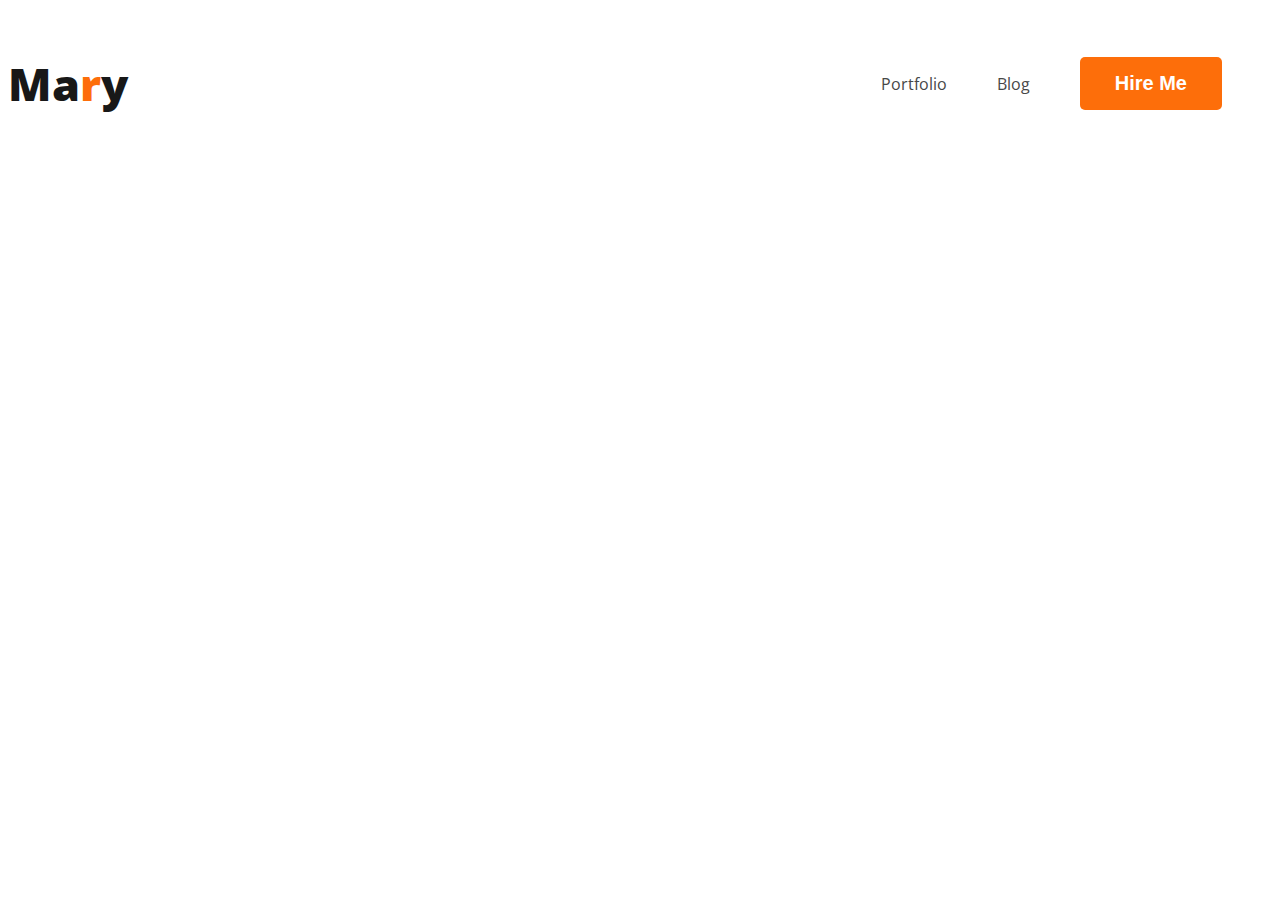
==== index.html @ 18ea21d3 "added nav" ====
<!DOCTYPE html>
<html lang="en">
<head>
    <meta charset="UTF-8">
    <meta name="viewport" content="width=device-width, initial-scale=1.0">
    <title>Web Developer Portfolio</title>

    <link rel="preconnect" href="https://fonts.googleapis.com">
<link rel="preconnect" href="https://fonts.gstatic.com" crossorigin>
<link href="https://fonts.googleapis.com/css2?family=Open+Sans:wght@800&display=swap" rel="stylesheet">

    <link rel="stylesheet" href="Styles/portfolio.css">
</head>
<body>
    <header>
<nav> 
    <h3 class="nav-title">Ma<span class="text-primary">r</span>y</h3>
    <ul>
        <li><a href="Portfolio">Portfolio</a></li>
        <li><a href="Blog">Blog</a></li>
        <li> <button class="btn-primary ">Hire Me</button></li>
    </ul>

</nav>
    </header>

    <main>

    </main>

    <footer>

    </footer>
    
</body>
</html>
---- Styles/portfolio.css ----
/* common shared styles */

body {
    font-family: 'Open Sans', sans-serif;
}

/* nav related styles */
nav {
    display: flex;
    justify-content: space-between;
    align-items: center;
}
.nav-title {
    color: #181818;
text-shadow: 0px 4px 4px 0px rgba(0, 0, 0, 0.25);
/*font-family: Open Sans;*/
font-size: 45px;
font-style: normal;
font-weight: 800;
line-height: normal;
}

.text-primary {
   color: #FD6E0A; 

}

nav>ul {
    display: flex;
    align-items: center;
}

nav li{
    list-style: none;
    margin-right: 50px;

}

nav a{
    text-decoration: none;
    color: #474747;;
}

.btn-primary{
    border-radius: 5px;
background: #FD6E0A;
border:0;
color: white;
font-weight: 700;
font-size: 20px;
padding: 15px 35px;
}
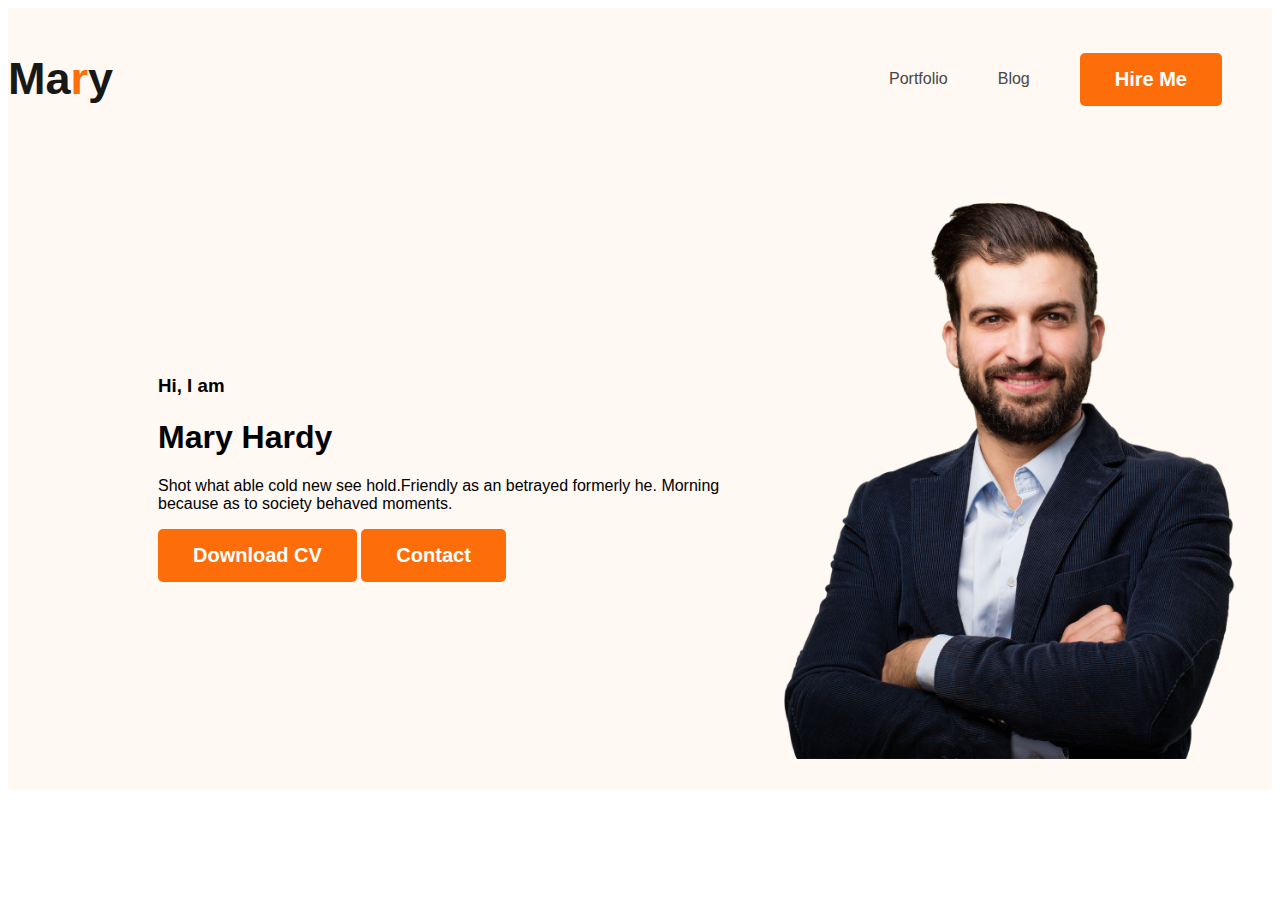
==== commit 4292911c: "banner content added" ====
--- a/index.html
+++ b/index.html
@@ -5,23 +5,36 @@
     <meta name="viewport" content="width=device-width, initial-scale=1.0">
     <title>Web Developer Portfolio</title>
 
-    <link rel="preconnect" href="https://fonts.googleapis.com">
+   <!-- link rel="preconnect" href="https://fonts.googleapis.com">
 <link rel="preconnect" href="https://fonts.gstatic.com" crossorigin>
 <link href="https://fonts.googleapis.com/css2?family=Open+Sans:wght@800&display=swap" rel="stylesheet">
-
-    <link rel="stylesheet" href="Styles/portfolio.css">
+ -->
+    <link rel="stylesheet" href="Styles/portfolio.css"
 </head>
 <body>
-    <header>
+    <header class="header">
 <nav> 
     <h3 class="nav-title">Ma<span class="text-primary">r</span>y</h3>
     <ul>
         <li><a href="Portfolio">Portfolio</a></li>
         <li><a href="Blog">Blog</a></li>
         <li> <button class="btn-primary ">Hire Me</button></li>
+        
     </ul>
 
 </nav>
+<div class="banner">
+    <div>
+<h3 class="banner-greeting">Hi, I am</h3>
+<h1 class="banner-title">Mary Hardy</h1>
+<p>Shot what able cold new see hold.Friendly as an betrayed formerly he. Morning because as to society behaved moments.</p>
+
+<button class="btn-primary ">Download CV</button>
+<button class="btn-primary "> Contact</button>
+</div>
+<img class="profile-img" src="images/hardy.png" alt="">
+</div>
+
     </header>
 
     <main>
--- a/Styles/portfolio.css
+++ b/Styles/portfolio.css
@@ -9,6 +9,7 @@
     display: flex;
     justify-content: space-between;
     align-items: center;
+    margin: 0 200x;
 }
 .nav-title {
     color: #181818;
@@ -49,4 +50,21 @@
 font-weight: 700;
 font-size: 20px;
 padding: 15px 35px;
+}
+
+/*header related styles*/
+.header{
+background-color: #FFF8F3;
+}
+
+.banner{
+    padding: 30px 30px 30px 150px; 
+    display: flex;
+    justify-content:space-around;
+    align-items: center;
+}
+
+.banner .profile-img{
+    width: 500px;
+   
 }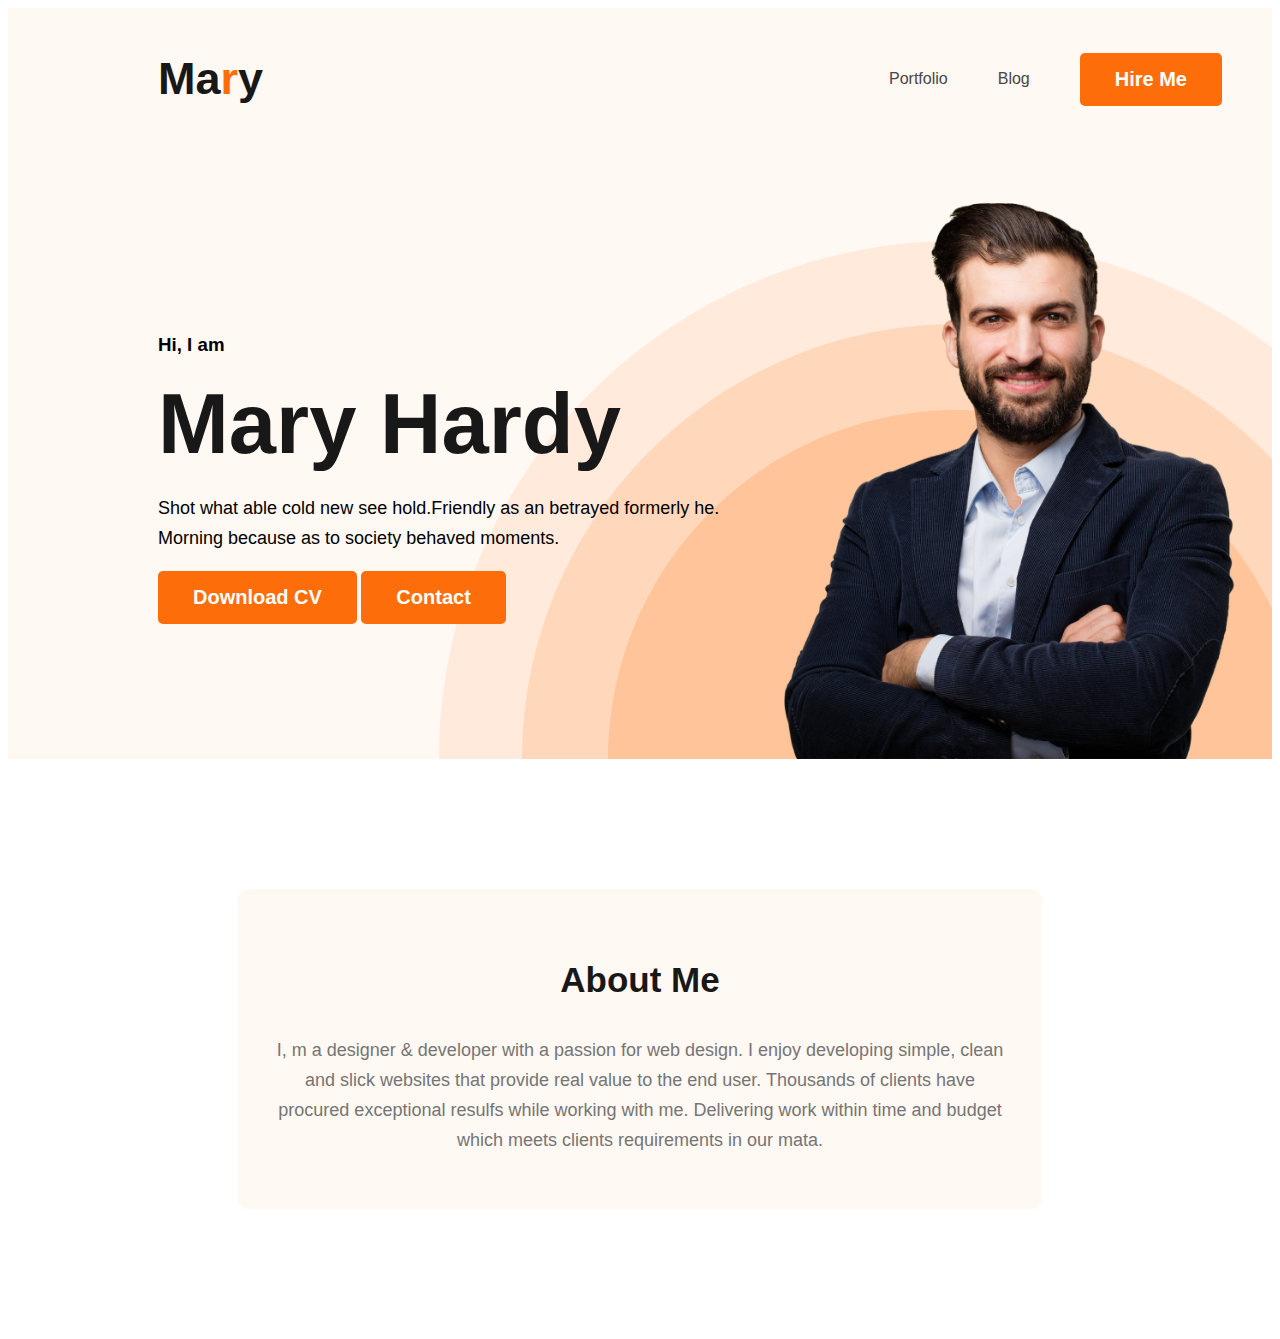
==== commit e7d95326: "about section created" ====
--- a/index.html
+++ b/index.html
@@ -24,10 +24,10 @@
 
 </nav>
 <div class="banner">
-    <div>
+    <div class="banner-content">
 <h3 class="banner-greeting">Hi, I am</h3>
 <h1 class="banner-title">Mary Hardy</h1>
-<p>Shot what able cold new see hold.Friendly as an betrayed formerly he. Morning because as to society behaved moments.</p>
+<p class="banner-p">Shot what able cold new see hold.Friendly as an betrayed formerly he. Morning because as to society behaved moments.</p>
 
 <button class="btn-primary ">Download CV</button>
 <button class="btn-primary "> Contact</button>
@@ -38,7 +38,10 @@
     </header>
 
     <main>
-
+<section class="about">
+    <h3 class="section-title">About Me</h3>
+    <p class="section-description">I, m a designer & developer with a passion for web design. I enjoy developing simple, clean and slick websites that provide real value to the end user. Thousands of clients have procured exceptional resulfs while working with me. Delivering work within time and budget which meets clients requirements in our mata.</p>
+     </section>
     </main>
 
     <footer>
--- a/Styles/portfolio.css
+++ b/Styles/portfolio.css
@@ -19,6 +19,7 @@
 font-style: normal;
 font-weight: 800;
 line-height: normal;
+margin-left: 150px;
 }
 
 .text-primary {
@@ -55,16 +56,84 @@
 /*header related styles*/
 .header{
 background-color: #FFF8F3;
+background-image: url('../images/header_bg.png');
+background-repeat: no-repeat;
+background-position: bottom right;
 }
 
 .banner{
-    padding: 30px 30px 30px 150px; 
+    padding: 30px  30px 0px 150px ; 
     display: flex;
-    justify-content:space-around;
+    justify-content:space-between;
     align-items: center;
 }
 
 .banner .profile-img{
     width: 500px;
    
+}
+.baner-greeting{
+    color: #474747;
+font-size: 45px;
+font-weight: 600;
+margin-bottom: 0;
+
+}
+
+.banner-title{
+
+    color: #181818;
+
+font-size: 85px;
+
+font-weight: 700px;
+line-height: normal;
+margin-top: 5px;
+margin-bottom: 20px;
+}
+
+.banner-p{
+
+font-size: 18px;
+font-style: normal;
+font-weight: 400;
+line-height: 30px;
+}
+.baner-content{
+    max-width: 500px;
+}
+/*main section styles */
+
+
+
+/* About Section*/
+
+.about{
+    padding: 36px;
+    background-color: #FFF8F3;
+    border-radius: 10px;
+    margin: 130px 230px;
+}
+
+.section-title{
+    color: #181818;
+text-align: center;
+font-size: 35px;
+font-weight: 700;
+
+}
+
+.section-description {
+    color: #757575;
+text-align: center;
+font-size: 18px;
+font-weight: 400;
+line-height: 30px;
+
+display: flex;
+
+flex-direction: column;
+flex-shrink: 0;
+
+
 }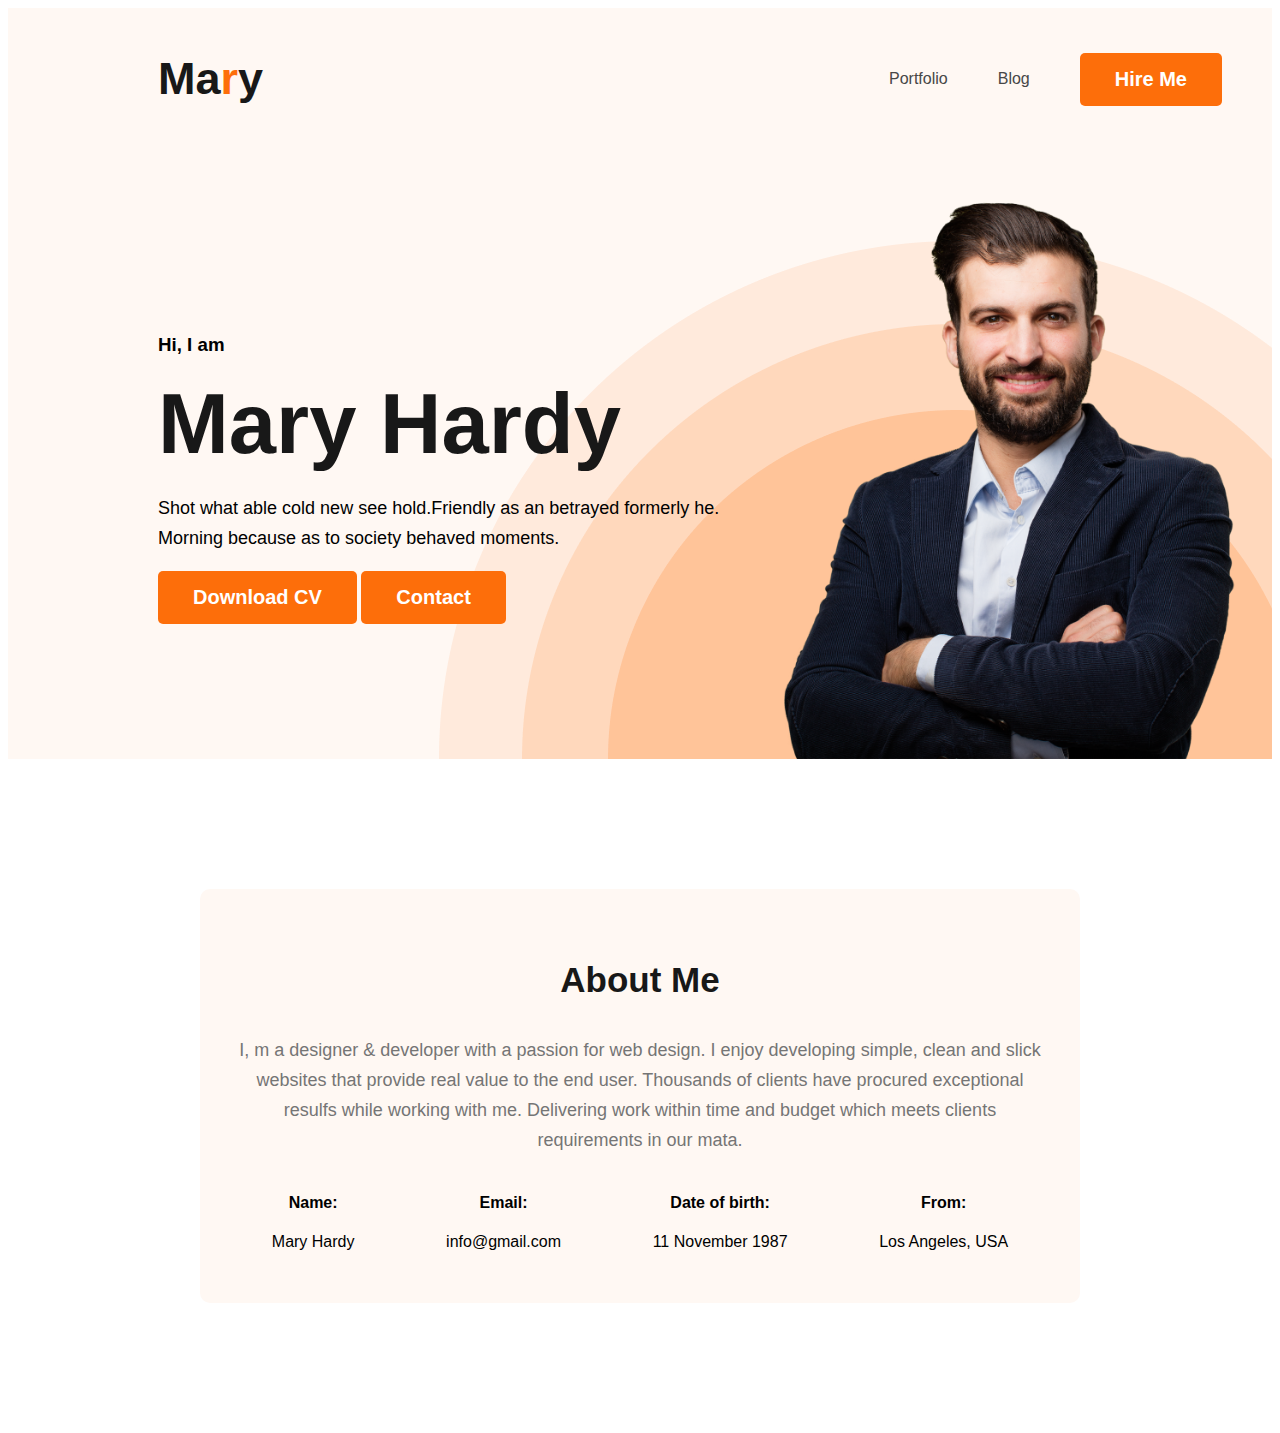
==== commit aa748568: "added about infprmation" ====
--- a/index.html
+++ b/index.html
@@ -41,6 +41,54 @@
 <section class="about">
     <h3 class="section-title">About Me</h3>
     <p class="section-description">I, m a designer & developer with a passion for web design. I enjoy developing simple, clean and slick websites that provide real value to the end user. Thousands of clients have procured exceptional resulfs while working with me. Delivering work within time and budget which meets clients requirements in our mata.</p>
+    
+    <div class="about-info-container">
+
+<div class="about-info">
+
+    <h4 class="info-title">Name: </h4>
+<p class="info-description">
+    Mary Hardy 
+</p>
+
+</div>
+
+
+    <div class="about-info">
+
+        <h4 class="info-title">  Email: </h4>
+    <p class="info-description">
+      
+info@gmail.com
+    </p>
+    
+    </div>
+    
+
+        <div class="about-info">
+
+            <h4 class="info-title"> Date of birth:
+                </h4>
+        <p class="info-description">
+            11 November 1987
+        </p>
+        
+        </div>
+        
+    
+
+            <div class="about-info">
+
+                <h4 class="info-title"> From: </h4>
+            <p class="info-description">
+               
+Los Angeles, USA
+            </p>
+            
+            </div>
+            
+                </div>
+
      </section>
     </main>
 
--- a/Styles/portfolio.css
+++ b/Styles/portfolio.css
@@ -112,7 +112,7 @@
     padding: 36px;
     background-color: #FFF8F3;
     border-radius: 10px;
-    margin: 130px 230px;
+    margin: 130px;
 }
 
 .section-title{
@@ -130,10 +130,34 @@
 font-weight: 400;
 line-height: 30px;
 
-display: flex;
-
-flex-direction: column;
-flex-shrink: 0;
+display:flex;
 
 
-}+ }
+
+  main{ max-width: 1140px;
+    margin:0 auto;
+
+    .about-info-container{
+        display: flex;
+        justify-content: space-around;
+        text-align: center;
+        gap: 20px;
+    }
+
+
+    .about-info-title{
+        color: #757575;
+font-size: 20px;
+font-weight: 400;
+line-height: 30px;
+    }
+
+    .about-info-description{
+
+        color:#474747;
+
+font-size: 20px;
+font-weight: 400;
+line-height: 30px;
+    }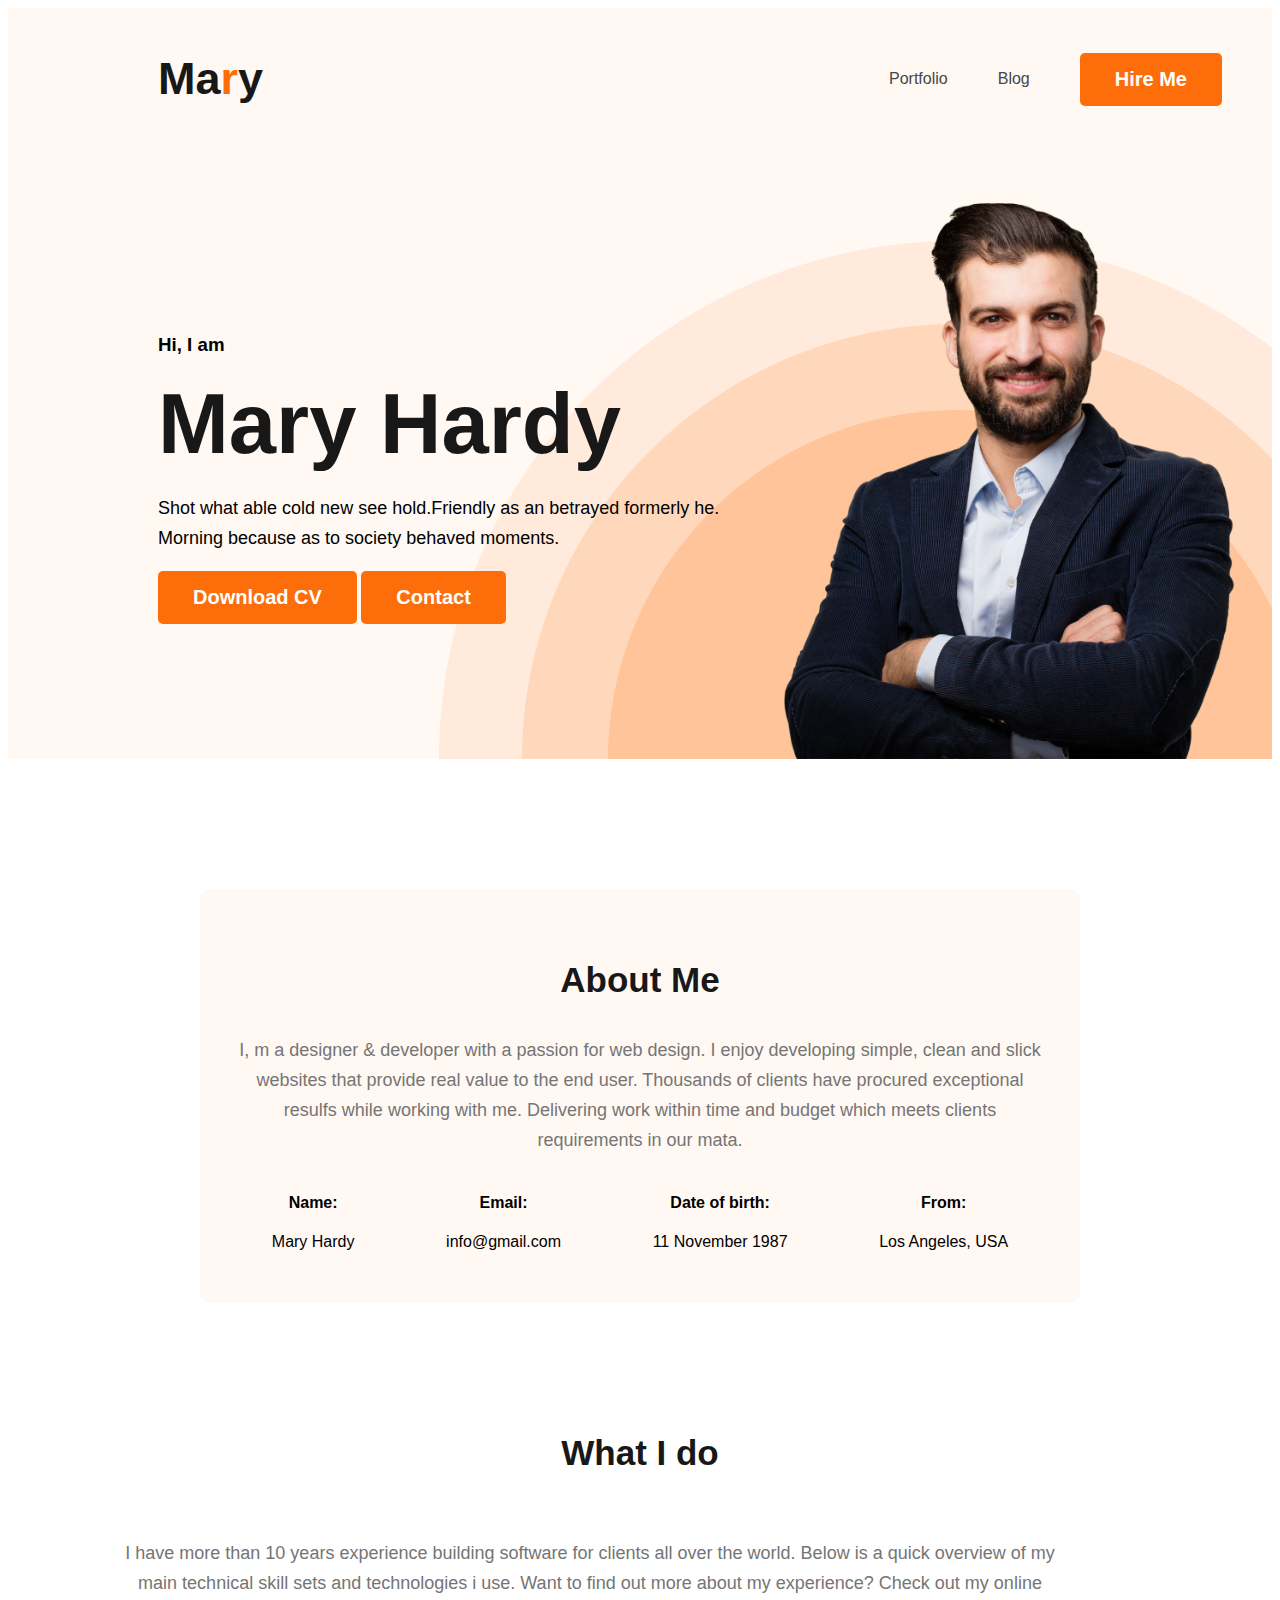
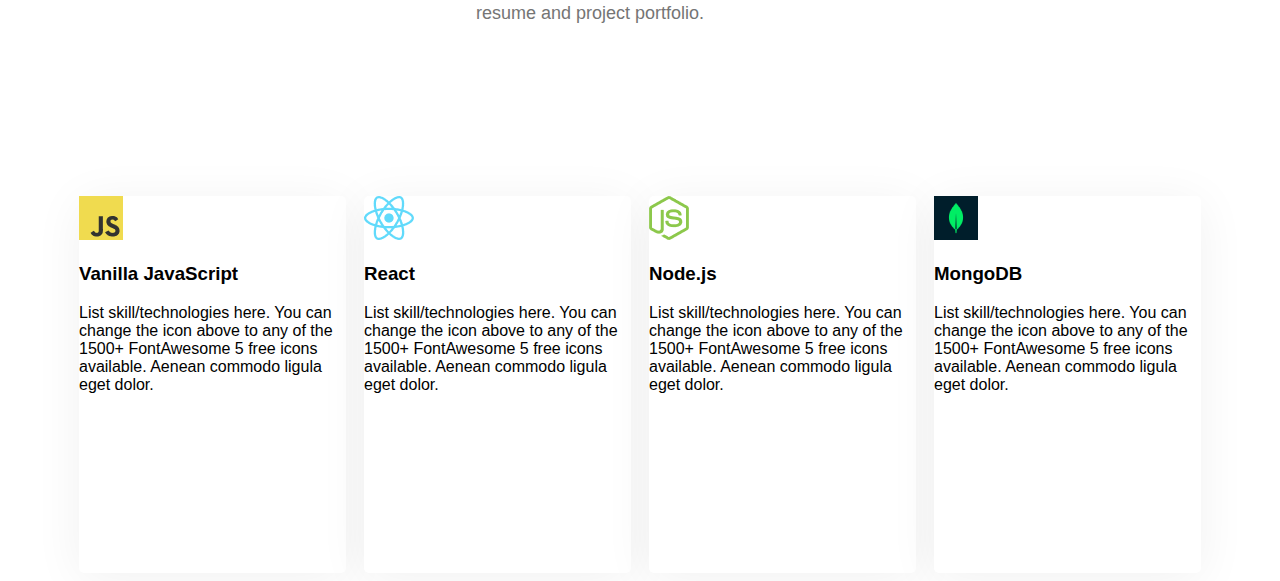
==== commit f80eb5e7: "skills added" ====
--- a/index.html
+++ b/index.html
@@ -9,8 +9,8 @@
 <link rel="preconnect" href="https://fonts.gstatic.com" crossorigin>
 <link href="https://fonts.googleapis.com/css2?family=Open+Sans:wght@800&display=swap" rel="stylesheet">
  -->
-    <link rel="stylesheet" href="Styles/portfolio.css"
-</head>
+    <link rel="stylesheet" href="Styles/portfolio.css">
+  </head>
 <body>
     <header class="header">
 <nav> 
@@ -35,9 +35,12 @@
 <img class="profile-img" src="images/hardy.png" alt="">
 </div>
 
-    </header>
+</header>
+   
 
     <main>
+
+        <!--About SEction-->
 <section class="about">
     <h3 class="section-title">About Me</h3>
     <p class="section-description">I, m a designer & developer with a passion for web design. I enjoy developing simple, clean and slick websites that provide real value to the end user. Thousands of clients have procured exceptional resulfs while working with me. Delivering work within time and budget which meets clients requirements in our mata.</p>
@@ -90,6 +93,39 @@
                 </div>
 
      </section>
+
+<!--What I do Section-->
+
+<section>
+<h3 class="section-title">What I do</h3>
+<p id="what-description" class="section-description"> 
+    I have more than 10 years experience building software for clients all over the world. Below is a quick overview of my main technical skill sets and technologies i use. Want to find out more about my experience? Check out my online resume and project portfolio.
+</p>
+<!-- .skill*4>img+h3.skill-title+p.skill-description-->
+<div class="skills-container">
+    <div class="skill">
+        <img src="images/icons/js.png" alt="">
+        <h3 class="skill-title">Vanilla JavaScript</h3>
+        <p class="skill-description">List skill/technologies here. You can change the icon above to any of the 1500+ FontAwesome 5 free icons available. Aenean commodo ligula eget dolor.</p>
+    </div>
+    <div class="skill">
+        <img src="images/icons/react.png" alt="">
+        <h3 class="skill-title">React</h3>
+        <p class="skill-description">List skill/technologies here. You can change the icon above to any of the 1500+ FontAwesome 5 free icons available. Aenean commodo ligula eget dolor.</p>
+    </div>
+    <div class="skill">
+        <img src="images/icons/nodejs.png" alt="">
+        <h3 class="skill-title">Node.js</h3>
+        <p class="skill-description">List skill/technologies here. You can change the icon above to any of the 1500+ FontAwesome 5 free icons available. Aenean commodo ligula eget dolor.</p>
+    </div>
+    <div class="skill">
+        <img src="images/icons/mongo.png" alt="">
+        <h3 class="skill-title">MongoDB</h3>
+        <p class="skill-description">List skill/technologies here. You can change the icon above to any of the 1500+ FontAwesome 5 free icons available. Aenean commodo ligula eget dolor.</p>
+    </div>
+</div>
+</section>
+
     </main>
 
     <footer>
--- a/Styles/portfolio.css
+++ b/Styles/portfolio.css
@@ -160,4 +160,23 @@
 font-size: 20px;
 font-weight: 400;
 line-height: 30px;
+    }
+
+    #what-description{
+        padding: 30px 150px 150px 50px;
+    }
+
+    .skills-container{
+        display: flex;
+        justify-content: space-around;
+        
+    }
+    .skill{
+        border-radius: 5px;
+background: #FFF;
+box-shadow: 0px 6px 50px 0px rgba(0, 0, 0, 0.06);
+
+width: 267px;
+height: 377px;
+flex-shrink: 0;
     }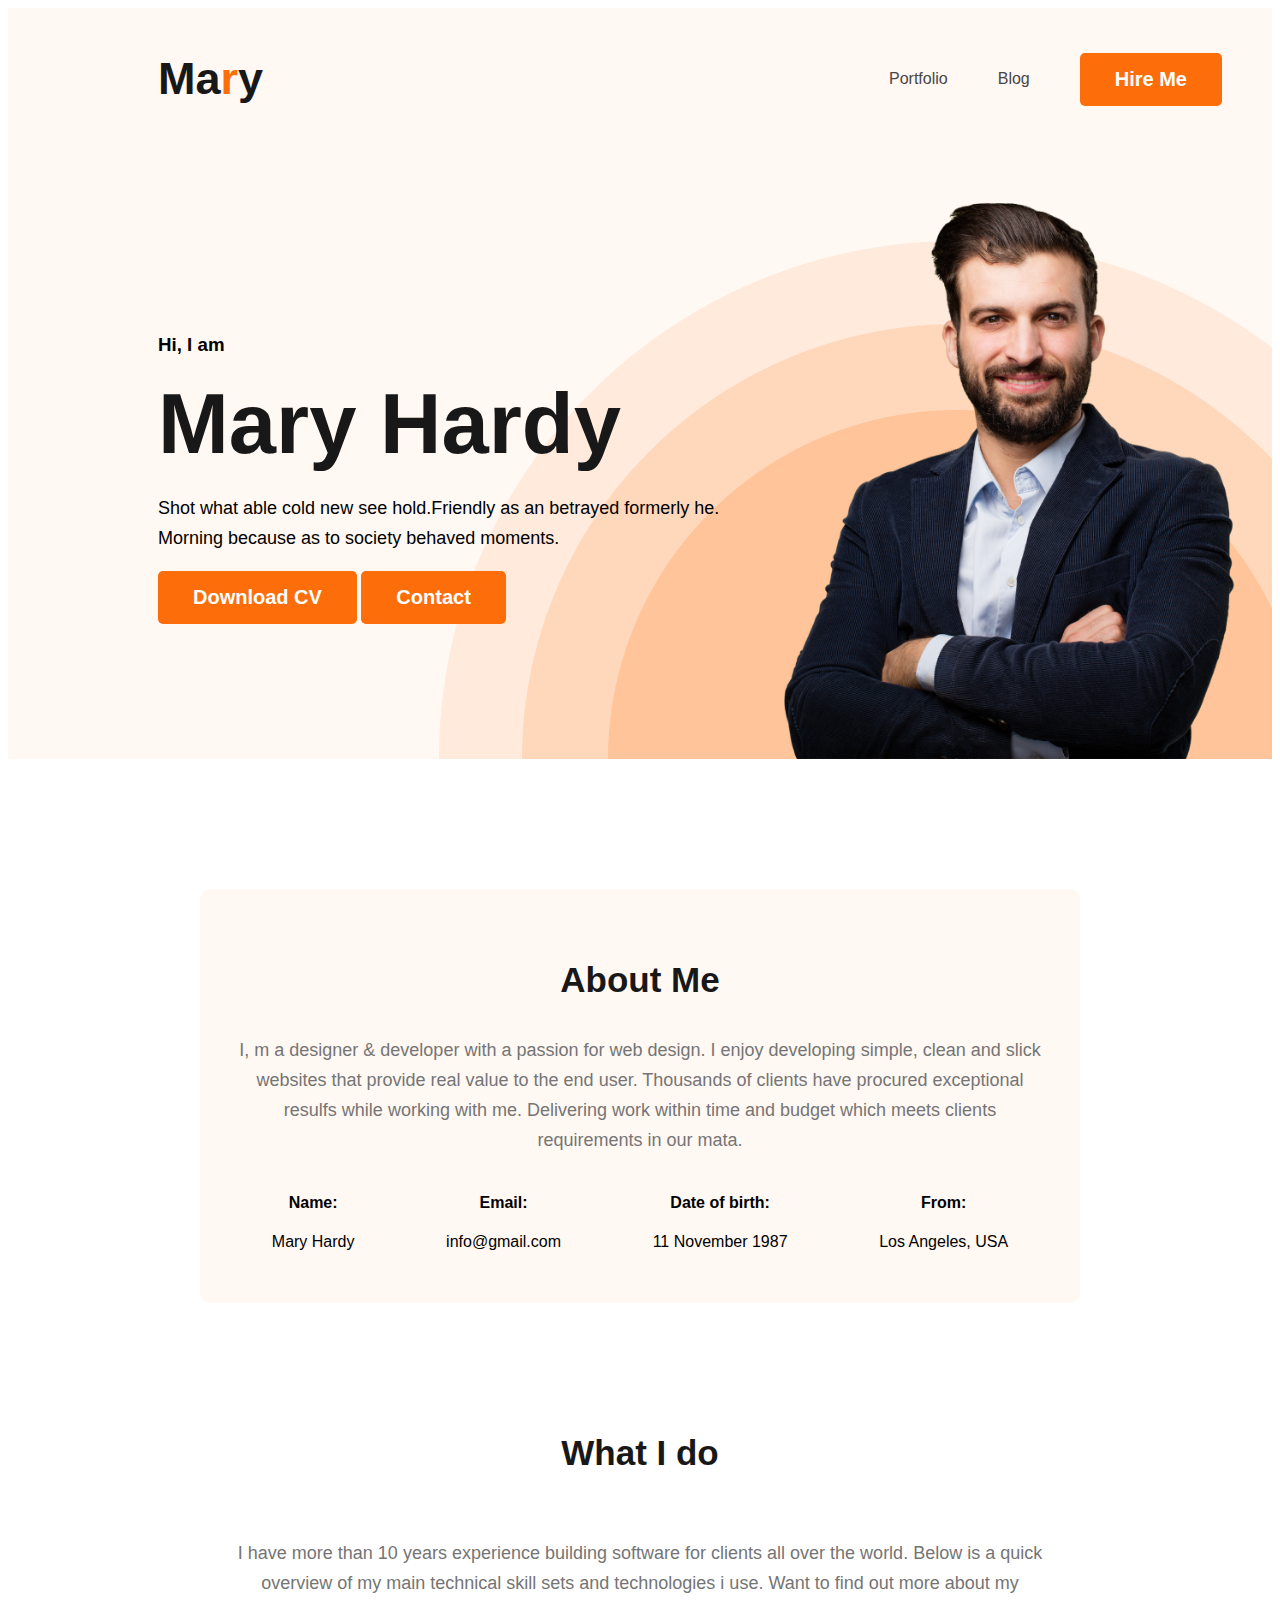
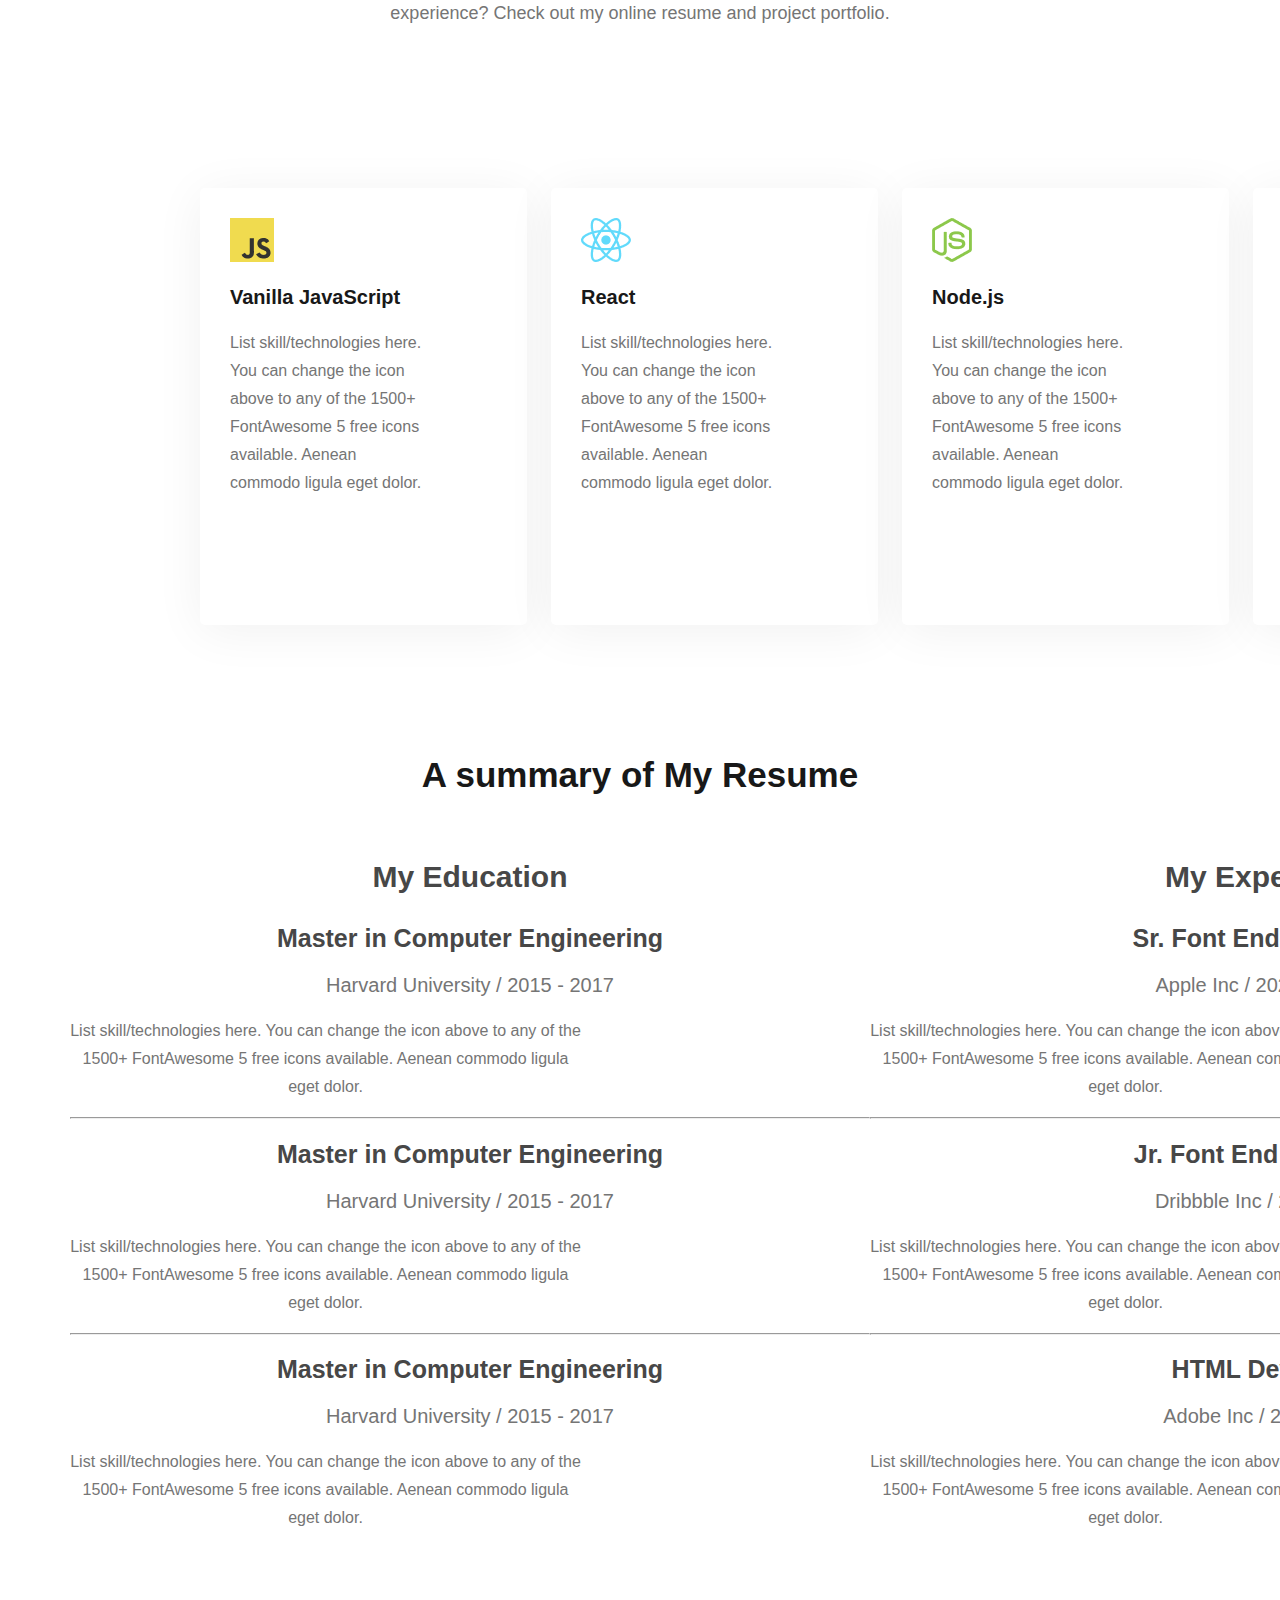
==== commit dc1d80c1: "created resume section" ====
--- a/index.html
+++ b/index.html
@@ -125,6 +125,120 @@
     </div>
 </div>
 </section>
+<!--Resume Section-->
+<Section>
+    <h3 class="section-title">A summary of My Resume</h3>
+
+    <div class="resume-container">
+
+
+<div class="resume-column">
+ 
+    <h3  class="resume-column-title"> My Education</h3>
+    
+    <div class="resume-item">
+
+        <h2 class="resume-item-title">
+            Master in Computer Engineering
+        </h2>
+
+        <h3 class="resume-item-institute"> Harvard University / 2015 - 2017  </h3>
+
+        <p class="resume-item-description">  
+            List skill/technologies here. You can change the icon above 
+            to any of the 1500+ FontAwesome 5 free icons available. Aenean commodo ligula eget dolor.
+        </p>
+    </div>
+<hr>
+
+    <div class="resume-item">
+
+        <h2 class="resume-item-title">
+            Master in Computer Engineering
+        </h2>
+
+        <h3 class="resume-item-institute"> Harvard University / 2015 - 2017  </h3>
+
+        <p class="resume-item-description">  
+            List skill/technologies here. You can change the icon above 
+            to any of the 1500+ FontAwesome 5 free icons available. Aenean commodo ligula eget dolor.
+        </p>
+    </div>
+<hr>
+
+    <div class="resume-item">
+
+        <h2 class="resume-item-title">
+            Master in Computer Engineering
+        </h2>
+
+        <h3 class="resume-item-institute"> Harvard University / 2015 - 2017  </h3>
+
+        <p class="resume-item-description">  
+            List skill/technologies here. You can change the icon above 
+            to any of the 1500+ FontAwesome 5 free icons available. Aenean commodo ligula eget dolor.
+        </p>
+    </div>
+
+</div>
+
+
+
+<div class="resume-column">
+
+    <h3  class="resume-column-title"> My Experience</h3>
+
+    <div class="resume-item">
+
+        <h2 class="resume-item-title">
+            Sr. Font End Developer  
+        </h2>
+
+        <h3 class="resume-item-institute">  Apple Inc / 2020 - Current </h3>
+
+        <p class="resume-item-description">  
+            List skill/technologies here. You can change the icon above 
+to any of the 1500+ FontAwesome 5 free icons available. Aenean commodo ligula eget dolor.
+        </p>
+    </div>
+
+<hr>
+    
+        <div class="resume-item">
+    
+            <h2 class="resume-item-title">
+                 Jr. Font End Developer
+            </h2>
+    
+            <h3 class="resume-item-institute"> Dribbble Inc / 2018 - 2022 </h3>
+    
+            <p class="resume-item-description">  
+                List skill/technologies here. You can change the icon above 
+to any of the 1500+ FontAwesome 5 free icons available. Aenean commodo ligula eget dolor.
+            </p>
+        </div>
+    
+        <hr>
+            <div class="resume-item">
+        
+                <h2 class="resume-item-title">
+                    HTML Developer
+                </h2>
+        
+                <h3 class="resume-item-institute"> Adobe Inc / 2017 - 2018   </h3>
+        
+                <p class="resume-item-description">  
+                    List skill/technologies here. You can change the icon above 
+to any of the 1500+ FontAwesome 5 free icons available. Aenean commodo ligula eget dolor.
+                </p>
+            </div>
+        
+
+</div>
+
+    </div>
+
+</Section>
 
     </main>
 
--- a/Styles/portfolio.css
+++ b/Styles/portfolio.css
@@ -163,20 +163,99 @@
     }
 
     #what-description{
-        padding: 30px 150px 150px 50px;
-    }
+        padding: 30px 150px;
+    }
+/* skills related styles */
 
     .skills-container{
         display: flex;
         justify-content: space-around;
-        
+        padding: px;
+        margin:130px;
+        gap: 24px;
     }
     .skill{
         border-radius: 5px;
 background: #FFF;
 box-shadow: 0px 6px 50px 0px rgba(0, 0, 0, 0.06);
+padding: 30px;
+
+
 
 width: 267px;
 height: 377px;
 flex-shrink: 0;
-    }+    }
+
+    .skill-title{
+        color: #181818;
+font-size: 20px;
+font-weight: 700;
+    }
+    .skill-description{
+
+        color: #757575;
+font-size: 16px;
+font-weight: 400;
+line-height: 28px;
+display: flex;
+width: 201px;
+flex-direction: column;
+flex-shrink: 0;
+    }
+    
+    main section{
+        margin-top: 130px;
+    }
+    
+    /*Resume section styles*/
+    
+
+    .resume-column-title {
+        color:  #474747;
+        font-size: 30px;
+        font-weight: 700;  
+    }
+
+.resume-column{
+    width: 1600px;
+height: 4256px;
+}
+
+.resume-item-title{
+
+    color: #474747;
+font-size: 25px;
+font-weight: 700;
+}
+
+.resume-item-institute{
+
+    color: #757575;
+font-size: 20px;
+font-style: normal;
+font-weight: 500;
+}
+
+.resume-item-description{
+
+    color: #757575;
+font-size: 16px;
+font-style: normal;
+font-weight: 400;
+line-height: 28px;
+
+display: flex;
+width: 511px;
+flex-direction: column;
+flex-shrink: 0;
+}
+
+.resume-container{
+
+display: flex;
+justify-content: space-around;
+text-align: center;
+    width: 1600px;
+height: 4256px;
+}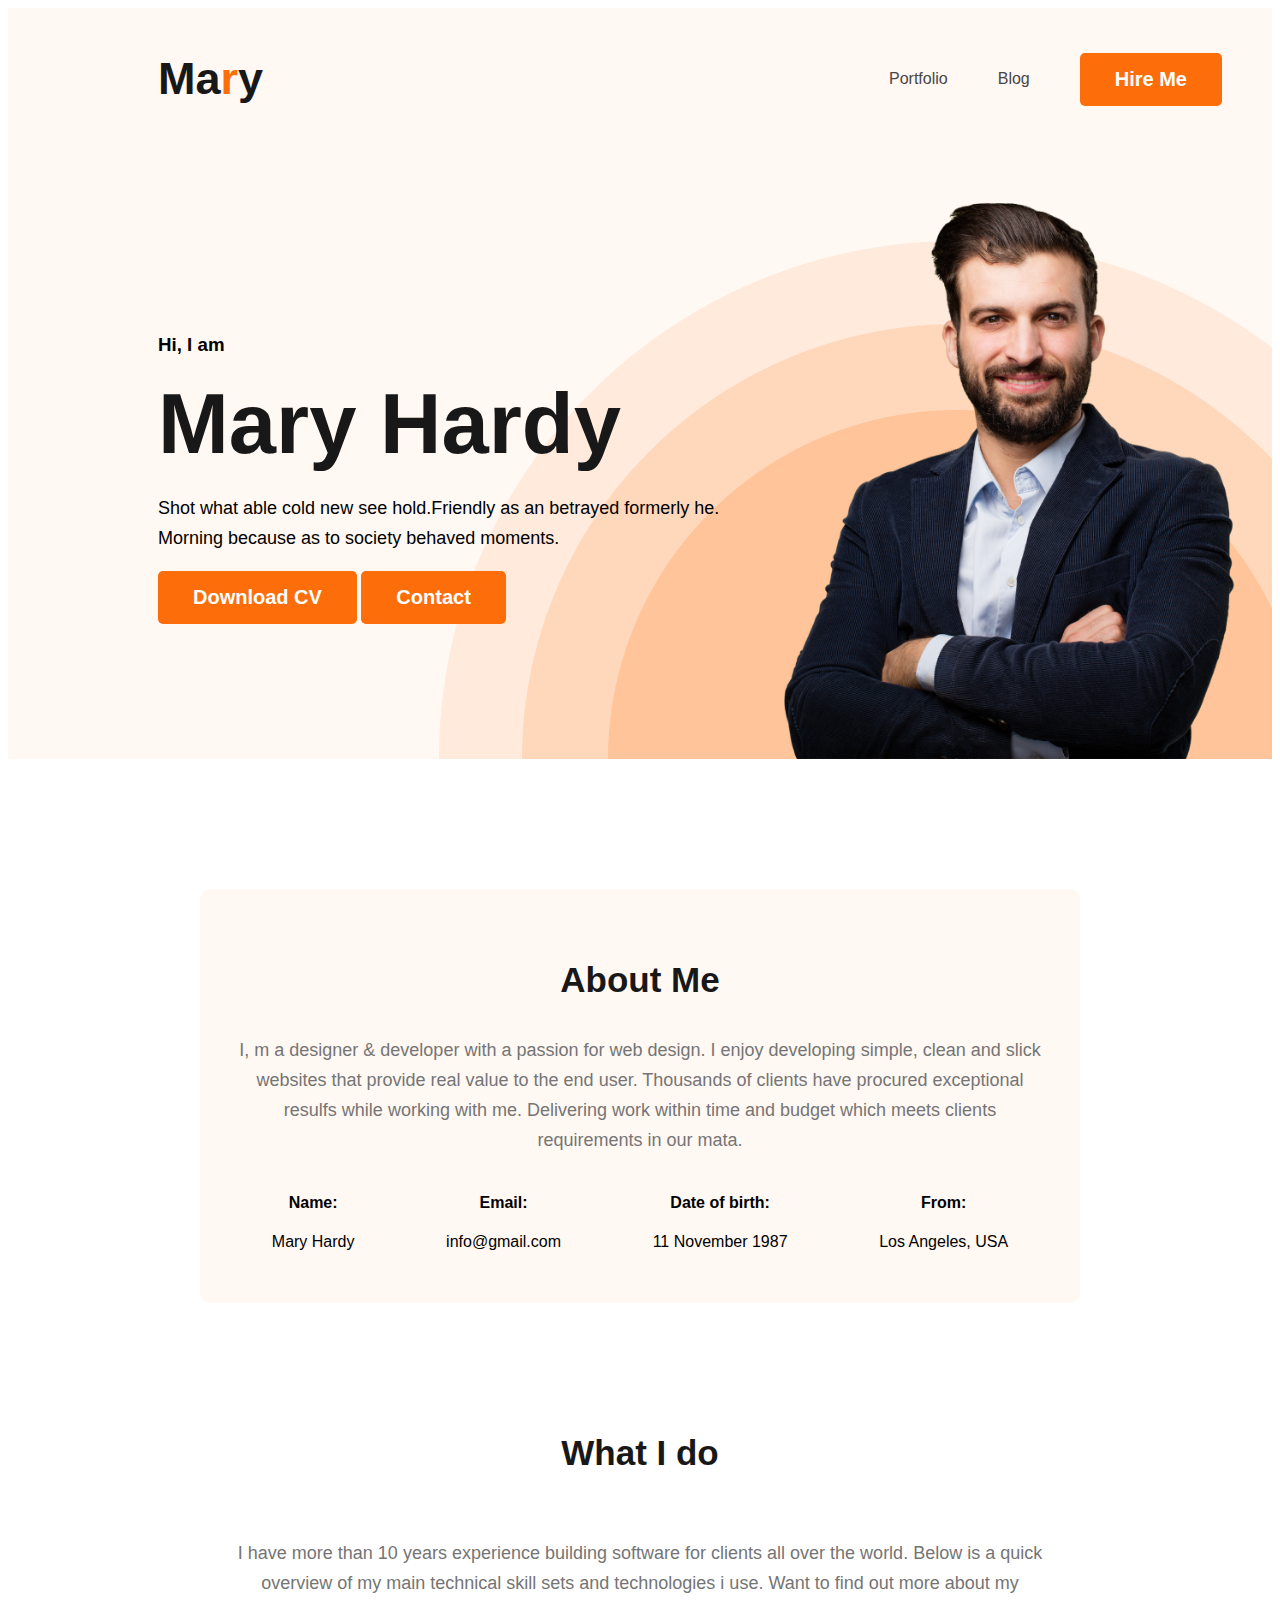
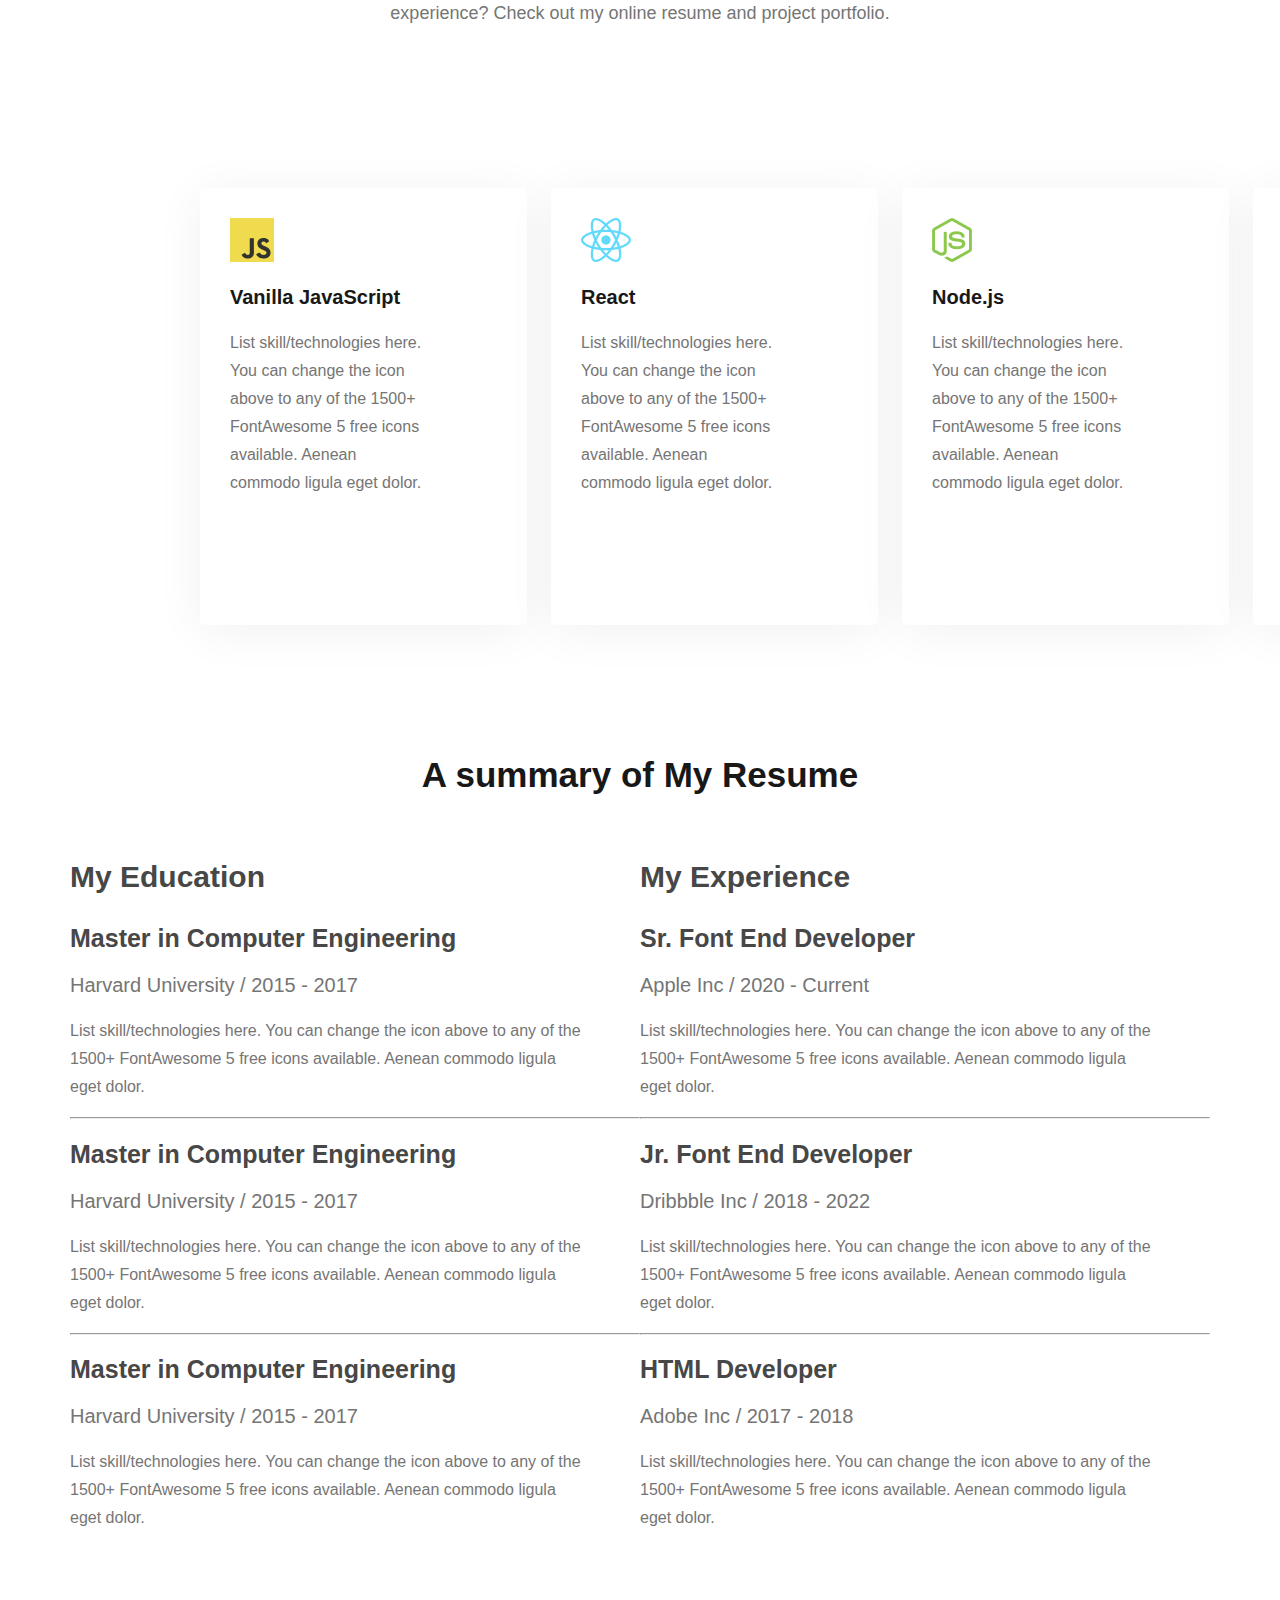
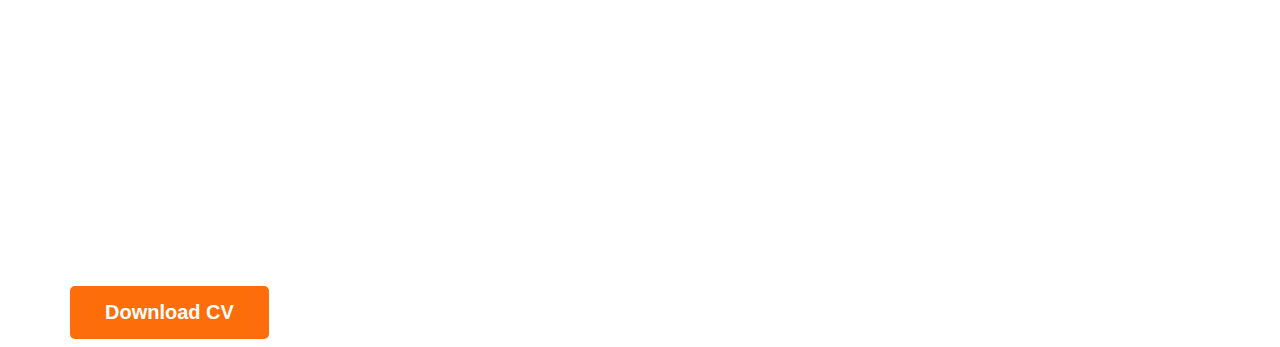
==== commit 375004db: "download button added" ====
--- a/index.html
+++ b/index.html
@@ -129,117 +129,117 @@
 <Section>
     <h3 class="section-title">A summary of My Resume</h3>
 
-    <div class="resume-container">
-
-
-<div class="resume-column">
+    <div id="resume-container">
+
+        <div class="resume-column">
  
-    <h3  class="resume-column-title"> My Education</h3>
-    
-    <div class="resume-item">
-
-        <h2 class="resume-item-title">
-            Master in Computer Engineering
-        </h2>
-
-        <h3 class="resume-item-institute"> Harvard University / 2015 - 2017  </h3>
-
-        <p class="resume-item-description">  
-            List skill/technologies here. You can change the icon above 
-            to any of the 1500+ FontAwesome 5 free icons available. Aenean commodo ligula eget dolor.
-        </p>
-    </div>
-<hr>
-
-    <div class="resume-item">
-
-        <h2 class="resume-item-title">
-            Master in Computer Engineering
-        </h2>
-
-        <h3 class="resume-item-institute"> Harvard University / 2015 - 2017  </h3>
-
-        <p class="resume-item-description">  
-            List skill/technologies here. You can change the icon above 
-            to any of the 1500+ FontAwesome 5 free icons available. Aenean commodo ligula eget dolor.
-        </p>
-    </div>
-<hr>
-
-    <div class="resume-item">
-
-        <h2 class="resume-item-title">
-            Master in Computer Engineering
-        </h2>
-
-        <h3 class="resume-item-institute"> Harvard University / 2015 - 2017  </h3>
-
-        <p class="resume-item-description">  
-            List skill/technologies here. You can change the icon above 
-            to any of the 1500+ FontAwesome 5 free icons available. Aenean commodo ligula eget dolor.
-        </p>
-    </div>
-
-</div>
-
-
-
-<div class="resume-column">
-
-    <h3  class="resume-column-title"> My Experience</h3>
-
-    <div class="resume-item">
-
-        <h2 class="resume-item-title">
-            Sr. Font End Developer  
-        </h2>
-
-        <h3 class="resume-item-institute">  Apple Inc / 2020 - Current </h3>
-
-        <p class="resume-item-description">  
-            List skill/technologies here. You can change the icon above 
-to any of the 1500+ FontAwesome 5 free icons available. Aenean commodo ligula eget dolor.
-        </p>
-    </div>
-
-<hr>
-    
-        <div class="resume-item">
-    
-            <h2 class="resume-item-title">
-                 Jr. Font End Developer
-            </h2>
-    
-            <h3 class="resume-item-institute"> Dribbble Inc / 2018 - 2022 </h3>
-    
-            <p class="resume-item-description">  
-                List skill/technologies here. You can change the icon above 
-to any of the 1500+ FontAwesome 5 free icons available. Aenean commodo ligula eget dolor.
-            </p>
+            <h3  class="resume-column-title"> My Education</h3>
+            
+            <div class="resume-item">
+        
+                <h2 class="resume-item-title">
+                    Master in Computer Engineering
+                </h2>
+        
+                <h3 class="resume-item-institute"> Harvard University / 2015 - 2017  </h3>
+        
+                <p class="resume-item-description">  
+                    List skill/technologies here. You can change the icon above 
+                    to any of the 1500+ FontAwesome 5 free icons available. Aenean commodo ligula eget dolor.
+                </p>
+            </div>
+        <hr>
+        
+            <div class="resume-item">
+        
+                <h2 class="resume-item-title">
+                    Master in Computer Engineering
+                </h2>
+        
+                <h3 class="resume-item-institute"> Harvard University / 2015 - 2017  </h3>
+        
+                <p class="resume-item-description">  
+                    List skill/technologies here. You can change the icon above 
+                    to any of the 1500+ FontAwesome 5 free icons available. Aenean commodo ligula eget dolor.
+                </p>
+            </div>
+        <hr>
+        
+            <div class="resume-item">
+        
+                <h2 class="resume-item-title">
+                    Master in Computer Engineering
+                </h2>
+        
+                <h3 class="resume-item-institute"> Harvard University / 2015 - 2017  </h3>
+        
+                <p class="resume-item-description">  
+                    List skill/technologies here. You can change the icon above 
+                    to any of the 1500+ FontAwesome 5 free icons available. Aenean commodo ligula eget dolor.
+                </p>
+            </div>
+        
         </div>
-    
+        
+        
+        
+        <div class="resume-column">
+        
+            <h3  class="resume-column-title"> My Experience</h3>
+        
+            <div class="resume-item">
+        
+                <h2 class="resume-item-title">
+                    Sr. Font End Developer  
+                </h2>
+        
+                <h3 class="resume-item-institute">  Apple Inc / 2020 - Current </h3>
+        
+                <p class="resume-item-description">  
+                    List skill/technologies here. You can change the icon above 
+        to any of the 1500+ FontAwesome 5 free icons available. Aenean commodo ligula eget dolor.
+                </p>
+            </div>
+        
         <hr>
-            <div class="resume-item">
-        
-                <h2 class="resume-item-title">
-                    HTML Developer
-                </h2>
-        
-                <h3 class="resume-item-institute"> Adobe Inc / 2017 - 2018   </h3>
-        
-                <p class="resume-item-description">  
-                    List skill/technologies here. You can change the icon above 
-to any of the 1500+ FontAwesome 5 free icons available. Aenean commodo ligula eget dolor.
-                </p>
-            </div>
-        
-
-</div>
+            
+                <div class="resume-item">
+            
+                    <h2 class="resume-item-title">
+                         Jr. Font End Developer
+                    </h2>
+            
+                    <h3 class="resume-item-institute"> Dribbble Inc / 2018 - 2022 </h3>
+            
+                    <p class="resume-item-description">  
+                        List skill/technologies here. You can change the icon above 
+        to any of the 1500+ FontAwesome 5 free icons available. Aenean commodo ligula eget dolor.
+                    </p>
+                </div>
+            
+                <hr>
+                    <div class="resume-item">
+                
+                        <h2 class="resume-item-title">
+                            HTML Developer
+                        </h2>
+                
+                        <h3 class="resume-item-institute"> Adobe Inc / 2017 - 2018   </h3>
+                
+                        <p class="resume-item-description">  
+                            List skill/technologies here. You can change the icon above 
+        to any of the 1500+ FontAwesome 5 free icons available. Aenean commodo ligula eget dolor.
+                        </p>
+                    </div>
+                
+        
+        </div>
+        
 
     </div>
 
 </Section>
-
+<button class="btn-primary-d">Download CV</button>
     </main>
 
     <footer>
--- a/Styles/portfolio.css
+++ b/Styles/portfolio.css
@@ -251,11 +251,18 @@
 flex-shrink: 0;
 }
 
-.resume-container{
-
+#resume-container{
 display: flex;
-justify-content: space-around;
-text-align: center;
-    width: 1600px;
-height: 4256px;
+
+gap: 50;
+}
+.btn-primary-d{
+    text-align: center;
+    border-radius: 5px;
+background: #FD6E0A;
+border:0;
+color: white;
+font-weight: 700;
+font-size: 20px;
+padding: 15px 35px;
 }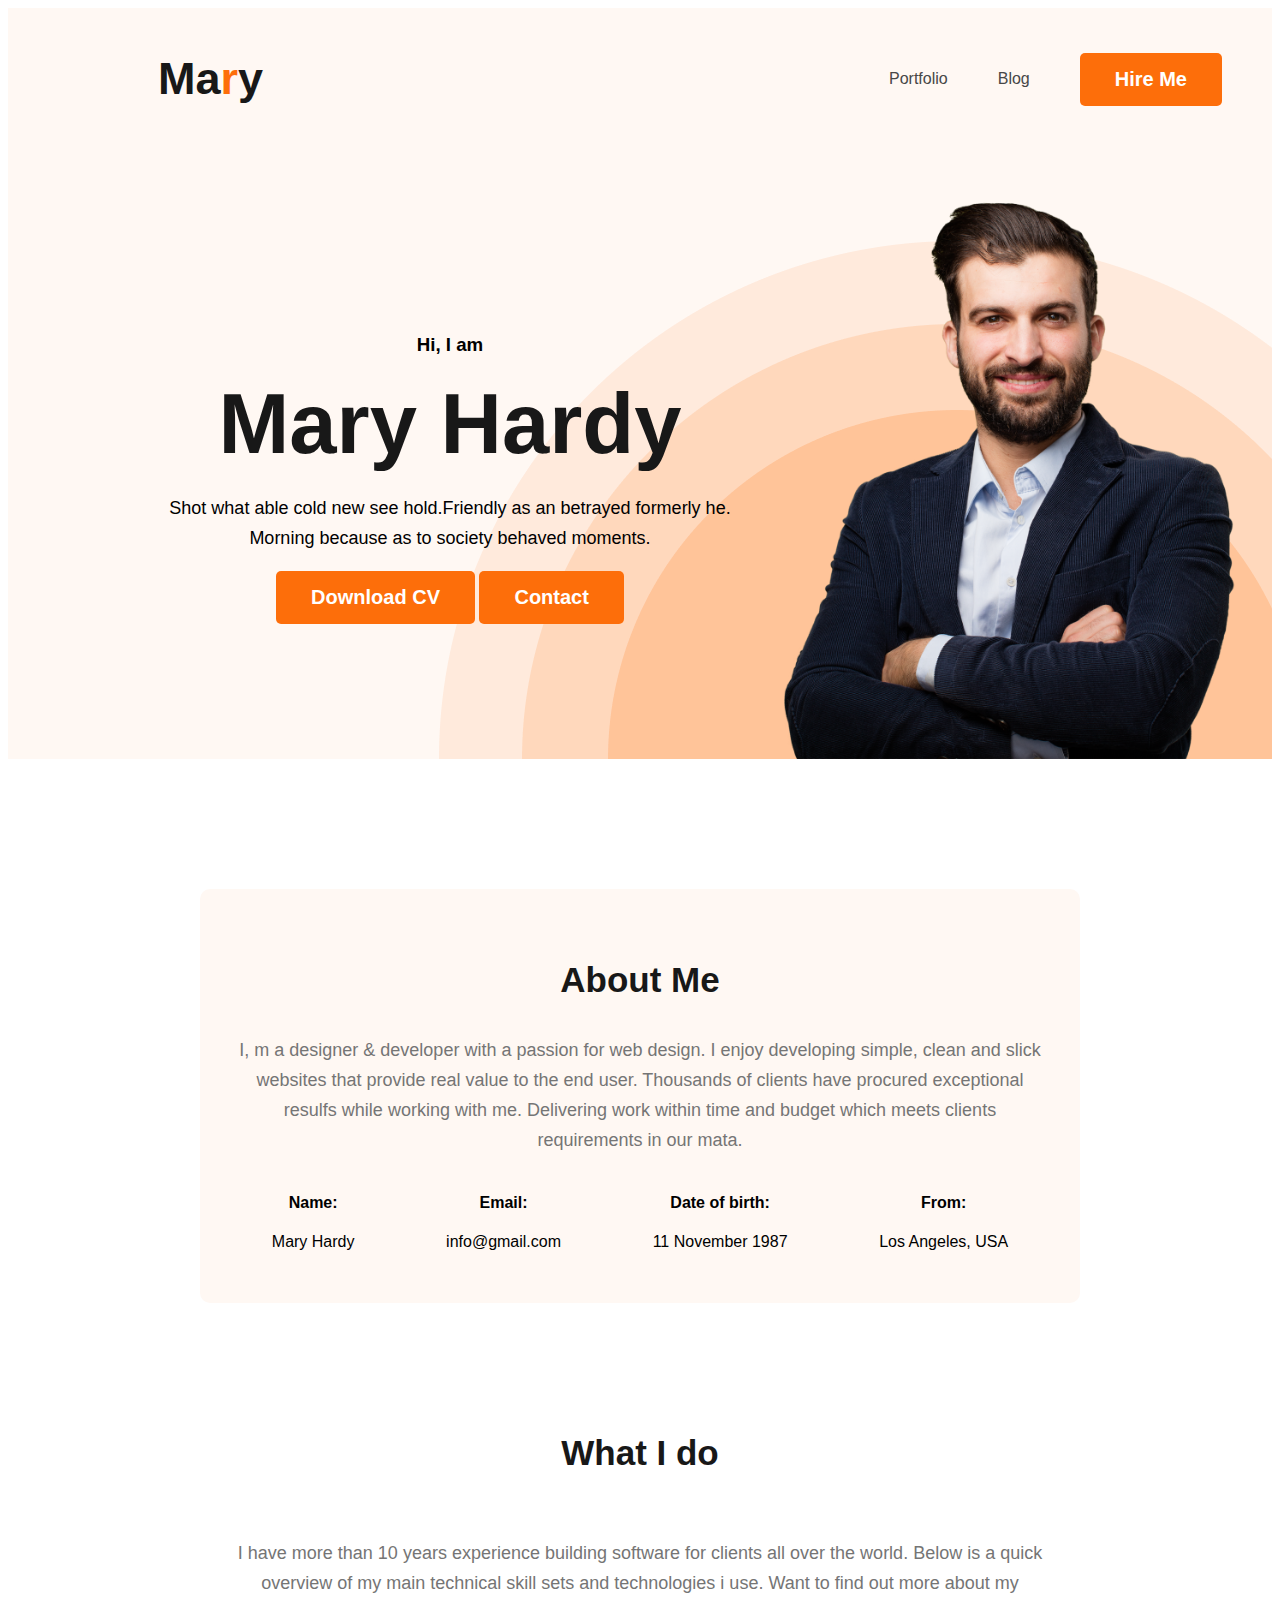
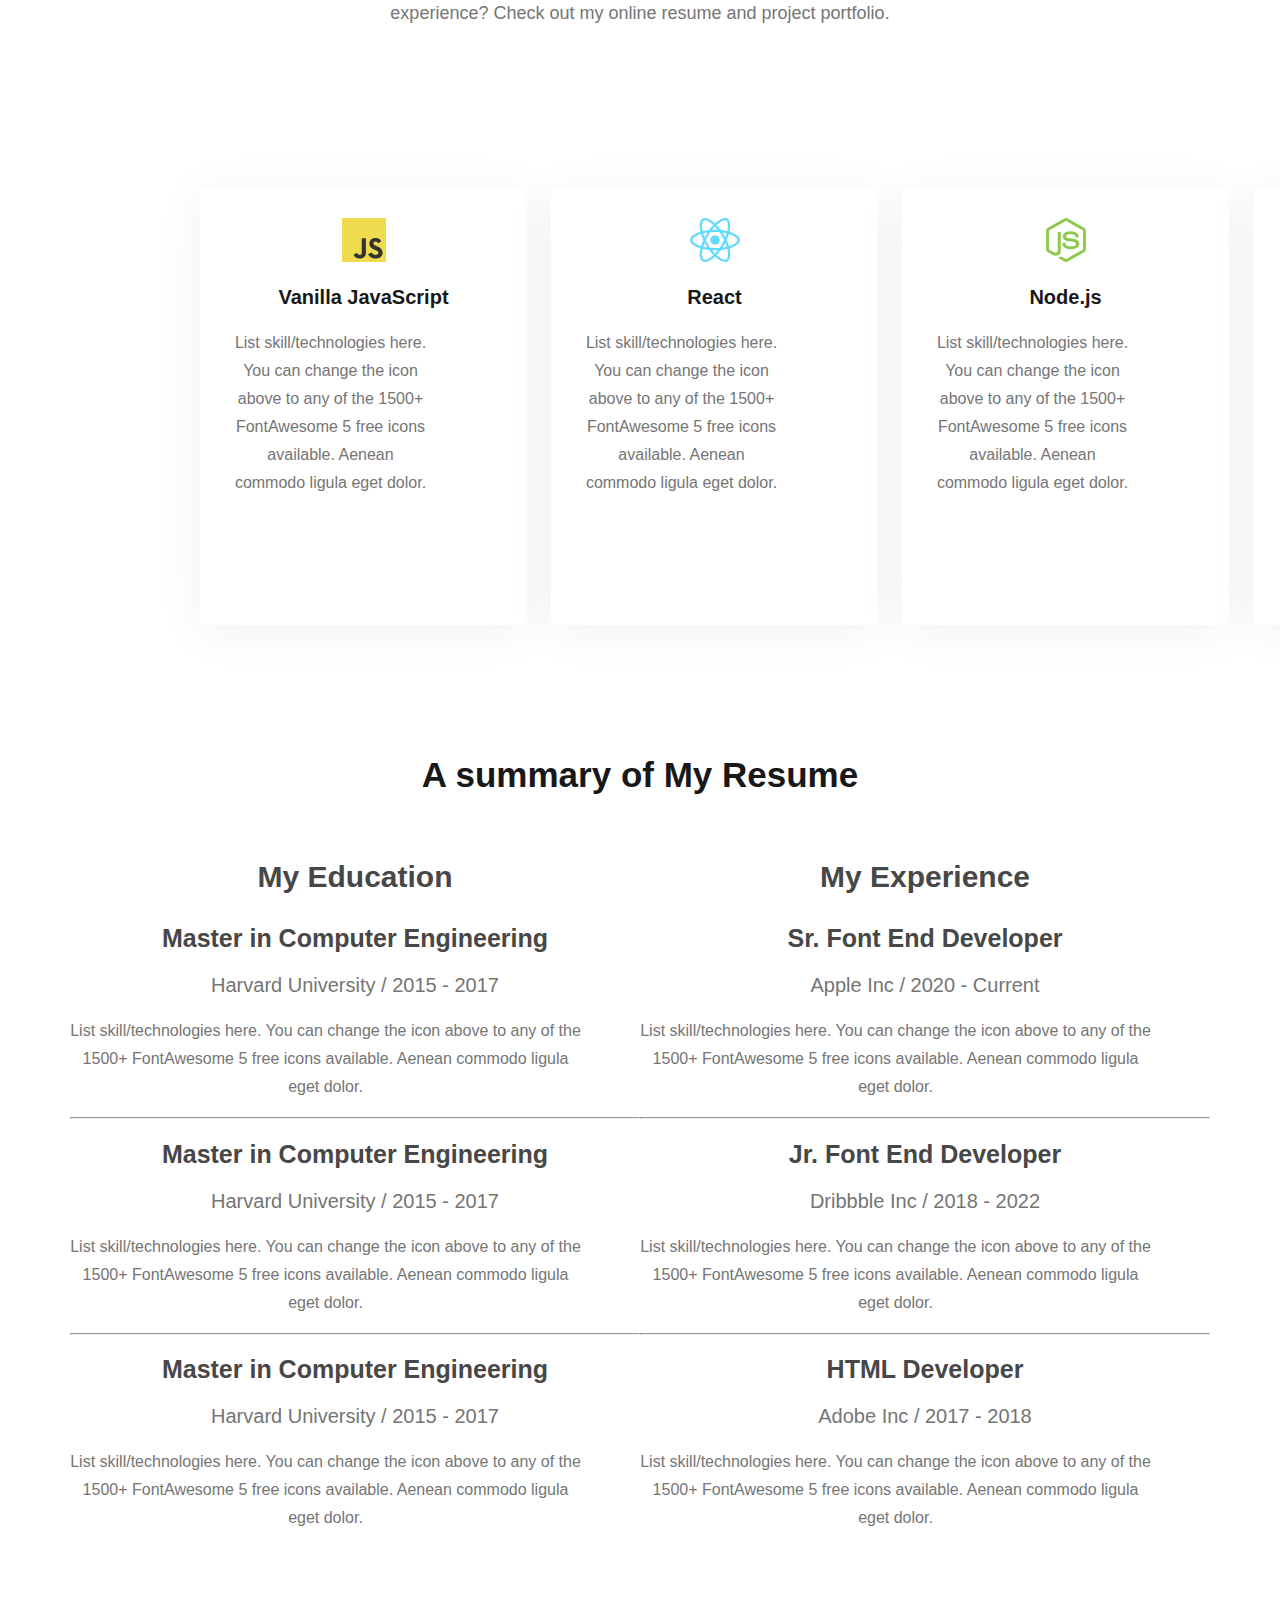
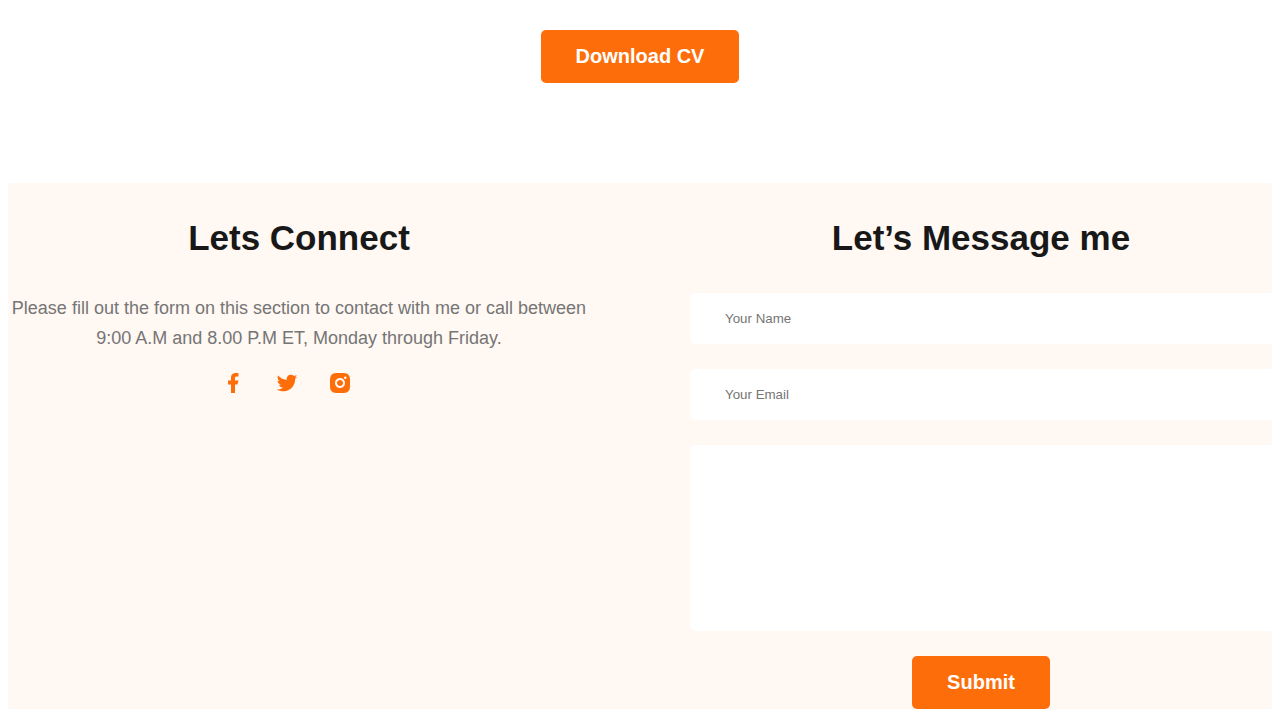
==== commit 2061719a: "tried to fix issues" ====
--- a/index.html
+++ b/index.html
@@ -3,248 +3,286 @@
 <head>
     <meta charset="UTF-8">
     <meta name="viewport" content="width=device-width, initial-scale=1.0">
-    <title>Web Developer Portfolio</title>
-
-   <!-- link rel="preconnect" href="https://fonts.googleapis.com">
-<link rel="preconnect" href="https://fonts.gstatic.com" crossorigin>
-<link href="https://fonts.googleapis.com/css2?family=Open+Sans:wght@800&display=swap" rel="stylesheet">
- -->
-    <link rel="stylesheet" href="Styles/portfolio.css">
-  </head>
+    <title>Document</title>
+
+<link rel="stylesheet" href="Styles/portfolio.css">
+
+
+</head>
 <body>
-    <header class="header">
-<nav> 
-    <h3 class="nav-title">Ma<span class="text-primary">r</span>y</h3>
-    <ul>
-        <li><a href="Portfolio">Portfolio</a></li>
-        <li><a href="Blog">Blog</a></li>
-        <li> <button class="btn-primary ">Hire Me</button></li>
-        
-    </ul>
-
-</nav>
-<div class="banner">
-    <div class="banner-content">
-<h3 class="banner-greeting">Hi, I am</h3>
-<h1 class="banner-title">Mary Hardy</h1>
-<p class="banner-p">Shot what able cold new see hold.Friendly as an betrayed formerly he. Morning because as to society behaved moments.</p>
-
-<button class="btn-primary ">Download CV</button>
-<button class="btn-primary "> Contact</button>
-</div>
-<img class="profile-img" src="images/hardy.png" alt="">
-</div>
-
-</header>
-   
-
-    <main>
-
-        <!--About SEction-->
-<section class="about">
+    <header>
+        <header class="header">
+            <nav>
+                <h3 class="nav-title">Ma<span class="text-primary">r</span>y</h3>
+                <ul>
+                    <li><a href="Portfolio">Portfolio</a></li>
+                    <li><a href="Blog">Blog</a></li>
+                    <li> <button class="btn-primary ">Hire Me</button></li>
+    
+                </ul>
+    
+            </nav>
+            <div class="banner">
+                <div class="banner-content">
+                    <h3 class="banner-greeting">Hi, I am</h3>
+                    <h1 class="banner-title">Mary Hardy</h1>
+                    <p class="banner-p">Shot what able cold new see hold.Friendly as an betrayed formerly he. Morning
+                        because as to society behaved moments.</p>
+    
+                    <button class="btn-primary ">Download CV</button>
+                    <button class="btn-primary "> Contact</button>
+                </div>
+                <img class="profile-img" src="images/hardy.png" alt="">
+            </div>
+    
+        </header>
+</header>    
+
+<main>
+
+ <!--About SEction-->
+ <section class="about">
     <h3 class="section-title">About Me</h3>
-    <p class="section-description">I, m a designer & developer with a passion for web design. I enjoy developing simple, clean and slick websites that provide real value to the end user. Thousands of clients have procured exceptional resulfs while working with me. Delivering work within time and budget which meets clients requirements in our mata.</p>
-    
+    <p class="section-description">I, m a designer & developer with a passion for web design. I enjoy developing
+        simple, clean and slick websites that provide real value to the end user. Thousands of clients have
+        procured exceptional resulfs while working with me. Delivering work within time and budget which meets
+        clients requirements in our mata.</p>
+
     <div class="about-info-container">
 
-<div class="about-info">
-
-    <h4 class="info-title">Name: </h4>
-<p class="info-description">
-    Mary Hardy 
-</p>
-
-</div>
-
-
-    <div class="about-info">
-
-        <h4 class="info-title">  Email: </h4>
-    <p class="info-description">
-      
-info@gmail.com
+        <div class="about-info">
+
+            <h4 class="info-title">Name: </h4>
+            <p class="info-description">
+                Mary Hardy
+            </p>
+
+        </div>
+
+
+        <div class="about-info">
+
+            <h4 class="info-title"> Email: </h4>
+            <p class="info-description">
+
+                info@gmail.com
+            </p>
+
+        </div>
+
+
+        <div class="about-info">
+
+            <h4 class="info-title"> Date of birth:
+            </h4>
+            <p class="info-description">
+                11 November 1987
+            </p>
+
+        </div>
+
+
+
+        <div class="about-info">
+
+            <h4 class="info-title"> From: </h4>
+            <p class="info-description">
+
+                Los Angeles, USA
+            </p>
+
+        </div>
+
+    </div>
+
+</section>
+
+
+
+<!--What I do Section-->
+
+<section>
+    <h3 class="section-title">What I do</h3>
+    <p id="what-description" class="section-description">
+        I have more than 10 years experience building software for clients all over the world. Below is a quick
+        overview of my main technical skill sets and technologies i use. Want to find out more about my
+        experience? Check out my online resume and project portfolio.
     </p>
-    
-    </div>
-    
-
-        <div class="about-info">
-
-            <h4 class="info-title"> Date of birth:
-                </h4>
-        <p class="info-description">
-            11 November 1987
-        </p>
-        
-        </div>
-        
-    
-
-            <div class="about-info">
-
-                <h4 class="info-title"> From: </h4>
-            <p class="info-description">
-               
-Los Angeles, USA
-            </p>
+    <!-- .skill*4>img+h3.skill-title+p.skill-description-->
+    <div class="skills-container">
+        <div class="skill">
+            <img src="images/icons/js.png" alt="">
+            <h3 class="skill-title">Vanilla JavaScript</h3>
+            <p class="skill-description">List skill/technologies here. You can change the icon above to any of
+                the 1500+ FontAwesome 5 free icons available. Aenean commodo ligula eget dolor.</p>
+        </div>
+        <div class="skill">
+            <img src="images/icons/react.png" alt="">
+            <h3 class="skill-title">React</h3>
+            <p class="skill-description">List skill/technologies here. You can change the icon above to any of
+                the 1500+ FontAwesome 5 free icons available. Aenean commodo ligula eget dolor.</p>
+        </div>
+        <div class="skill">
+            <img src="images/icons/nodejs.png" alt="">
+            <h3 class="skill-title">Node.js</h3>
+            <p class="skill-description">List skill/technologies here. You can change the icon above to any of
+                the 1500+ FontAwesome 5 free icons available. Aenean commodo ligula eget dolor.</p>
+        </div>
+        <div class="skill">
+            <img src="images/icons/mongo.png" alt="">
+            <h3 class="skill-title">MongoDB</h3>
+            <p class="skill-description">List skill/technologies here. You can change the icon above to any of
+                the 1500+ FontAwesome 5 free icons available. Aenean commodo ligula eget dolor.</p>
+        </div>
+    </div>
+</section>
+
+<!--Resume section-->
+
+    <Section>
+        <h3 class="section-title">A summary of My Resume</h3>
+    
+        <div id="resume-container">
+    
+            <div class="resume-column">
+     
+                <h3  class="resume-column-title"> My Education</h3>
+                
+                <div class="resume-item">
+            
+                    <h2 class="resume-item-title">
+                        Master in Computer Engineering
+                    </h2>
+            
+                    <h3 class="resume-item-institute"> Harvard University / 2015 - 2017  </h3>
+            
+                    <p class="resume-item-description">  
+                        List skill/technologies here. You can change the icon above 
+                        to any of the 1500+ FontAwesome 5 free icons available. Aenean commodo ligula eget dolor.
+                    </p>
+                </div>
+            <hr>
+            
+                <div class="resume-item">
+            
+                    <h2 class="resume-item-title">
+                        Master in Computer Engineering
+                    </h2>
+            
+                    <h3 class="resume-item-institute"> Harvard University / 2015 - 2017  </h3>
+            
+                    <p class="resume-item-description">  
+                        List skill/technologies here. You can change the icon above 
+                        to any of the 1500+ FontAwesome 5 free icons available. Aenean commodo ligula eget dolor.
+                    </p>
+                </div>
+            <hr>
+            
+                <div class="resume-item">
+            
+                    <h2 class="resume-item-title">
+                        Master in Computer Engineering
+                    </h2>
+            
+                    <h3 class="resume-item-institute"> Harvard University / 2015 - 2017  </h3>
+            
+                    <p class="resume-item-description">  
+                        List skill/technologies here. You can change the icon above 
+                        to any of the 1500+ FontAwesome 5 free icons available. Aenean commodo ligula eget dolor.
+                    </p>
+                </div>
             
             </div>
             
-                </div>
-
-     </section>
-
-<!--What I do Section-->
-
-<section>
-<h3 class="section-title">What I do</h3>
-<p id="what-description" class="section-description"> 
-    I have more than 10 years experience building software for clients all over the world. Below is a quick overview of my main technical skill sets and technologies i use. Want to find out more about my experience? Check out my online resume and project portfolio.
-</p>
-<!-- .skill*4>img+h3.skill-title+p.skill-description-->
-<div class="skills-container">
-    <div class="skill">
-        <img src="images/icons/js.png" alt="">
-        <h3 class="skill-title">Vanilla JavaScript</h3>
-        <p class="skill-description">List skill/technologies here. You can change the icon above to any of the 1500+ FontAwesome 5 free icons available. Aenean commodo ligula eget dolor.</p>
-    </div>
-    <div class="skill">
-        <img src="images/icons/react.png" alt="">
-        <h3 class="skill-title">React</h3>
-        <p class="skill-description">List skill/technologies here. You can change the icon above to any of the 1500+ FontAwesome 5 free icons available. Aenean commodo ligula eget dolor.</p>
-    </div>
-    <div class="skill">
-        <img src="images/icons/nodejs.png" alt="">
-        <h3 class="skill-title">Node.js</h3>
-        <p class="skill-description">List skill/technologies here. You can change the icon above to any of the 1500+ FontAwesome 5 free icons available. Aenean commodo ligula eget dolor.</p>
-    </div>
-    <div class="skill">
-        <img src="images/icons/mongo.png" alt="">
-        <h3 class="skill-title">MongoDB</h3>
-        <p class="skill-description">List skill/technologies here. You can change the icon above to any of the 1500+ FontAwesome 5 free icons available. Aenean commodo ligula eget dolor.</p>
-    </div>
-</div>
-</section>
-<!--Resume Section-->
-<Section>
-    <h3 class="section-title">A summary of My Resume</h3>
-
-    <div id="resume-container">
-
-        <div class="resume-column">
- 
-            <h3  class="resume-column-title"> My Education</h3>
-            
-            <div class="resume-item">
-        
-                <h2 class="resume-item-title">
-                    Master in Computer Engineering
-                </h2>
-        
-                <h3 class="resume-item-institute"> Harvard University / 2015 - 2017  </h3>
-        
-                <p class="resume-item-description">  
-                    List skill/technologies here. You can change the icon above 
-                    to any of the 1500+ FontAwesome 5 free icons available. Aenean commodo ligula eget dolor.
-                </p>
-            </div>
-        <hr>
-        
-            <div class="resume-item">
-        
-                <h2 class="resume-item-title">
-                    Master in Computer Engineering
-                </h2>
-        
-                <h3 class="resume-item-institute"> Harvard University / 2015 - 2017  </h3>
-        
-                <p class="resume-item-description">  
-                    List skill/technologies here. You can change the icon above 
-                    to any of the 1500+ FontAwesome 5 free icons available. Aenean commodo ligula eget dolor.
-                </p>
-            </div>
-        <hr>
-        
-            <div class="resume-item">
-        
-                <h2 class="resume-item-title">
-                    Master in Computer Engineering
-                </h2>
-        
-                <h3 class="resume-item-institute"> Harvard University / 2015 - 2017  </h3>
-        
-                <p class="resume-item-description">  
-                    List skill/technologies here. You can change the icon above 
-                    to any of the 1500+ FontAwesome 5 free icons available. Aenean commodo ligula eget dolor.
-                </p>
-            </div>
-        
-        </div>
-        
-        
-        
-        <div class="resume-column">
-        
-            <h3  class="resume-column-title"> My Experience</h3>
-        
-            <div class="resume-item">
-        
-                <h2 class="resume-item-title">
-                    Sr. Font End Developer  
-                </h2>
-        
-                <h3 class="resume-item-institute">  Apple Inc / 2020 - Current </h3>
-        
-                <p class="resume-item-description">  
-                    List skill/technologies here. You can change the icon above 
-        to any of the 1500+ FontAwesome 5 free icons available. Aenean commodo ligula eget dolor.
-                </p>
-            </div>
-        
-        <hr>
-            
-                <div class="resume-item">
-            
-                    <h2 class="resume-item-title">
-                         Jr. Font End Developer
-                    </h2>
-            
-                    <h3 class="resume-item-institute"> Dribbble Inc / 2018 - 2022 </h3>
-            
-                    <p class="resume-item-description">  
-                        List skill/technologies here. You can change the icon above 
-        to any of the 1500+ FontAwesome 5 free icons available. Aenean commodo ligula eget dolor.
-                    </p>
-                </div>
-            
-                <hr>
+            
+            
+            <div class="resume-column">
+            
+                <h3  class="resume-column-title"> My Experience</h3>
+            
+                <div class="resume-item">
+            
+                    <h2 class="resume-item-title">
+                        Sr. Font End Developer  
+                    </h2>
+            
+                    <h3 class="resume-item-institute">  Apple Inc / 2020 - Current </h3>
+            
+                    <p class="resume-item-description">  
+                        List skill/technologies here. You can change the icon above 
+            to any of the 1500+ FontAwesome 5 free icons available. Aenean commodo ligula eget dolor.
+                    </p>
+                </div>
+            
+            <hr>
+                
                     <div class="resume-item">
                 
                         <h2 class="resume-item-title">
-                            HTML Developer
+                             Jr. Font End Developer
                         </h2>
                 
-                        <h3 class="resume-item-institute"> Adobe Inc / 2017 - 2018   </h3>
+                        <h3 class="resume-item-institute"> Dribbble Inc / 2018 - 2022 </h3>
                 
                         <p class="resume-item-description">  
                             List skill/technologies here. You can change the icon above 
-        to any of the 1500+ FontAwesome 5 free icons available. Aenean commodo ligula eget dolor.
+            to any of the 1500+ FontAwesome 5 free icons available. Aenean commodo ligula eget dolor.
                         </p>
                     </div>
                 
-        
-        </div>
-        
-
-    </div>
-
-</Section>
-<button class="btn-primary-d">Download CV</button>
-    </main>
-
-    <footer>
-
-    </footer>
-    
+                    <hr>
+                        <div class="resume-item">
+                    
+                            <h2 class="resume-item-title">
+                                HTML Developer
+                            </h2>
+                    
+                            <h3 class="resume-item-institute"> Adobe Inc / 2017 - 2018   </h3>
+                    
+                            <p class="resume-item-description">  
+                                List skill/technologies here. You can change the icon above 
+            to any of the 1500+ FontAwesome 5 free icons available. Aenean commodo ligula eget dolor.
+                            </p>
+                            </div>
+                            </div>
+                              
+                        </div>    
+                        <button class="btn-primary .btn-primary-d"> Download CV</button>
+                        </Section>
+
+
+
+</main>
+
+<footer>
+    <div class="footer-column">
+
+        <h3 class="section-title">
+            Lets Connect
+        </h3>
+        <p class="section-description">
+            Please fill out the form on this section to contact with me or call between 9:00 A.M and 8.00 P.M ET,
+            Monday through Friday.
+        </p>
+
+        <div class="social-links">
+            <a href=""><img src="images/icons/facebook.png" alt=""></a>
+            <a href=""><img src="images/icons/twitter.png" alt=""></a>
+            <a href=""><img src="images/icons/insta.png" alt=""></a>
+        </div>
+    </div>
+    <div class="footer-column">
+
+        <h3 class="section-title"> Let’s Message me</h3>
+       <form action="" class="contact">
+<input type="text" placeholder="Your Name">
+<input type="email" placeholder="Your Email">
+<textarea name="" id="" cols="30" rows="10"> </textarea>
+<input class="btn-primary" type="submit" value="Submit" >
+
+       </form>
+    </div>
+</footer>
+
 </body>
-</html>+</html>
--- a/Styles/portfolio.css
+++ b/Styles/portfolio.css
@@ -2,6 +2,8 @@
 
 body {
     font-family: 'Open Sans', sans-serif;
+    text-align: center;
+
 }
 
 /* nav related styles */
@@ -11,19 +13,20 @@
     align-items: center;
     margin: 0 200x;
 }
+
 .nav-title {
     color: #181818;
-text-shadow: 0px 4px 4px 0px rgba(0, 0, 0, 0.25);
-/*font-family: Open Sans;*/
-font-size: 45px;
-font-style: normal;
-font-weight: 800;
-line-height: normal;
-margin-left: 150px;
+    text-shadow: 0px 4px 4px 0px rgba(0, 0, 0, 0.25);
+    /*font-family: Open Sans;*/
+    font-size: 45px;
+    font-style: normal;
+    font-weight: 800;
+    line-height: normal;
+    margin-left: 150px;
 }
 
 .text-primary {
-   color: #FD6E0A; 
+    color: #FD6E0A;
 
 }
 
@@ -32,237 +35,274 @@
     align-items: center;
 }
 
-nav li{
+nav li {
     list-style: none;
     margin-right: 50px;
 
 }
 
-nav a{
+nav a {
     text-decoration: none;
-    color: #474747;;
-}
-
-.btn-primary{
+    color: #474747;
+    ;
+}
+
+.btn-primary {
     border-radius: 5px;
-background: #FD6E0A;
-border:0;
-color: white;
-font-weight: 700;
-font-size: 20px;
-padding: 15px 35px;
+    background: #FD6E0A;
+    border: 0;
+    color: white;
+    font-weight: 700;
+    font-size: 20px;
+    padding: 15px 35px;
 }
 
 /*header related styles*/
-.header{
-background-color: #FFF8F3;
-background-image: url('../images/header_bg.png');
-background-repeat: no-repeat;
-background-position: bottom right;
-}
-
-.banner{
-    padding: 30px  30px 0px 150px ; 
-    display: flex;
-    justify-content:space-between;
+.header {
+    background-color: #FFF8F3;
+    background-image: url('../images/header_bg.png');
+    background-repeat: no-repeat;
+    background-position: bottom right;
+}
+
+.banner {
+    padding: 30px 30px 0px 150px;
+    display: flex;
+    justify-content: space-between;
     align-items: center;
 }
 
-.banner .profile-img{
+.banner .profile-img {
     width: 500px;
-   
-}
-.baner-greeting{
+
+}
+
+.baner-greeting {
     color: #474747;
-font-size: 45px;
-font-weight: 600;
-margin-bottom: 0;
-
-}
-
-.banner-title{
+    font-size: 45px;
+    font-weight: 600;
+    margin-bottom: 0;
+
+}
+
+.banner-title {
 
     color: #181818;
 
-font-size: 85px;
-
-font-weight: 700px;
-line-height: normal;
-margin-top: 5px;
-margin-bottom: 20px;
-}
-
-.banner-p{
-
-font-size: 18px;
-font-style: normal;
-font-weight: 400;
-line-height: 30px;
-}
-.baner-content{
+    font-size: 85px;
+
+    font-weight: 700px;
+    line-height: normal;
+    margin-top: 5px;
+    margin-bottom: 20px;
+}
+
+.banner-p {
+
+    font-size: 18px;
+    font-style: normal;
+    font-weight: 400;
+    line-height: 30px;
+}
+
+.baner-content {
     max-width: 500px;
 }
+
 /*main section styles */
 
 
 
 /* About Section*/
 
-.about{
+.about {
     padding: 36px;
     background-color: #FFF8F3;
     border-radius: 10px;
     margin: 130px;
 }
 
-.section-title{
+.section-title {
     color: #181818;
-text-align: center;
-font-size: 35px;
-font-weight: 700;
+    text-align: center;
+    font-size: 35px;
+    font-weight: 700;
 
 }
 
 .section-description {
     color: #757575;
-text-align: center;
-font-size: 18px;
-font-weight: 400;
-line-height: 30px;
-
-display:flex;
-
-
- }
-
-  main{ max-width: 1140px;
-    margin:0 auto;
-
-    .about-info-container{
-        display: flex;
-        justify-content: space-around;
-        text-align: center;
-        gap: 20px;
-    }
-
-
-    .about-info-title{
+    text-align: center;
+    font-size: 18px;
+    font-weight: 400;
+    line-height: 30px;
+
+    display: flex;
+
+
+}
+
+main {
+    max-width: 1140px;
+    margin: 0 auto;
+
+}
+
+.about-info-container {
+    display: flex;
+    justify-content: space-around;
+    text-align: center;
+    gap: 20px;
+}
+
+    .about-info-title {
         color: #757575;
-font-size: 20px;
-font-weight: 400;
-line-height: 30px;
-    }
-
-    .about-info-description{
-
-        color:#474747;
-
-font-size: 20px;
-font-weight: 400;
-line-height: 30px;
-    }
-
-    #what-description{
+        font-size: 20px;
+        font-weight: 400;
+        line-height: 30px;
+    }
+
+    .about-info-description {
+
+        color: #474747;
+
+        font-size: 20px;
+        font-weight: 400;
+        line-height: 30px;
+    }
+
+    #what-description {
         padding: 30px 150px;
     }
-/* skills related styles */
-
-    .skills-container{
+
+    /* skills related styles */
+
+    .skills-container {
         display: flex;
         justify-content: space-around;
         padding: px;
-        margin:130px;
+        margin: 130px;
         gap: 24px;
     }
-    .skill{
+
+    .skill {
         border-radius: 5px;
-background: #FFF;
-box-shadow: 0px 6px 50px 0px rgba(0, 0, 0, 0.06);
-padding: 30px;
-
-
-
-width: 267px;
-height: 377px;
-flex-shrink: 0;
-    }
-
-    .skill-title{
+        background: #FFF;
+        box-shadow: 0px 6px 50px 0px rgba(0, 0, 0, 0.06);
+        padding: 30px;
+
+
+
+        width: 267px;
+        height: 377px;
+        flex-shrink: 0;
+    }
+
+    .skill-title {
         color: #181818;
-font-size: 20px;
-font-weight: 700;
-    }
-    .skill-description{
+        font-size: 20px;
+        font-weight: 700;
+    }
+
+    .skill-description {
 
         color: #757575;
-font-size: 16px;
-font-weight: 400;
-line-height: 28px;
-display: flex;
-width: 201px;
-flex-direction: column;
-flex-shrink: 0;
-    }
+        font-size: 16px;
+        font-weight: 400;
+        line-height: 28px;
+        display: flex;
+        width: 201px;
+        flex-direction: column;
+        flex-shrink: 0;
+    }
+
+    main section {
+        margin-top: 130px;
+    }
+
+    /*Resume section styles*/
+
+
+    .resume-column-title {
+        color: #474747;
+        font-size: 30px;
+        font-weight: 700;
+    }
+
+    .resume-column {
+        width: 1600px;
+        height: 800px;
+    }
+
+    .resume-item-title {
+
+        color: #474747;
+        font-size: 25px;
+        font-weight: 700;
+    }
+
+    .resume-item-institute {
+
+        color: #757575;
+        font-size: 20px;
+        font-style: normal;
+        font-weight: 500;
+    }
+
+    .resume-item-description {
+
+        color: #757575;
+        font-size: 16px;
+        font-style: normal;
+        font-weight: 400;
+        line-height: 28px;
+
+        display: flex;
+        width: 511px;
+        flex-direction: column;
+        flex-shrink: 0;
+    }
+
+    #resume-container {
+        display: flex;
+        justify-content: space-around;
+        gap: 20;
+    }
+
+    .btn-primary-d {
+       
+     margin-bottom: 300px;
+    }
+
+    footer {
+        display: flex;
+        justify-content: space-around;
     
-    main section{
-        margin-top: 130px;
-    }
-    
-    /*Resume section styles*/
-    
-
-    .resume-column-title {
-        color:  #474747;
-        font-size: 30px;
-        font-weight: 700;  
-    }
-
-.resume-column{
-    width: 1600px;
-height: 4256px;
-}
-
-.resume-item-title{
-
-    color: #474747;
-font-size: 25px;
-font-weight: 700;
-}
-
-.resume-item-institute{
-
+gap: 100px;
+        margin-top: 100px;
+        padding: 130px 200 px;
+        background-color: #FFF8F3;
+    }
+
+.btn{
+    text-align: left;
+    margin-left: 0%;
+}
+
+    .social-links a{
+        margin-right: 25px;
+    }
+    .footer-column{
+        width: 50%;
+    }
+
+    .contact input[type="text"], .contact input[type="email"],
+textarea {
+    display: block;
+    margin-bottom: 25px;
+    padding: 18px 35px;
     color: #757575;
-font-size: 20px;
-font-style: normal;
-font-weight: 500;
-}
-
-.resume-item-description{
-
-    color: #757575;
-font-size: 16px;
-font-style: normal;
-font-weight: 400;
-line-height: 28px;
-
-display: flex;
-width: 511px;
-flex-direction: column;
-flex-shrink: 0;
-}
-
-#resume-container{
-display: flex;
-
-gap: 50;
-}
-.btn-primary-d{
-    text-align: center;
     border-radius: 5px;
-background: #FD6E0A;
-border:0;
-color: white;
-font-weight: 700;
-font-size: 20px;
-padding: 15px 35px;
-}+    background: #FFF;
+    border: 0;
+    width: 100%;